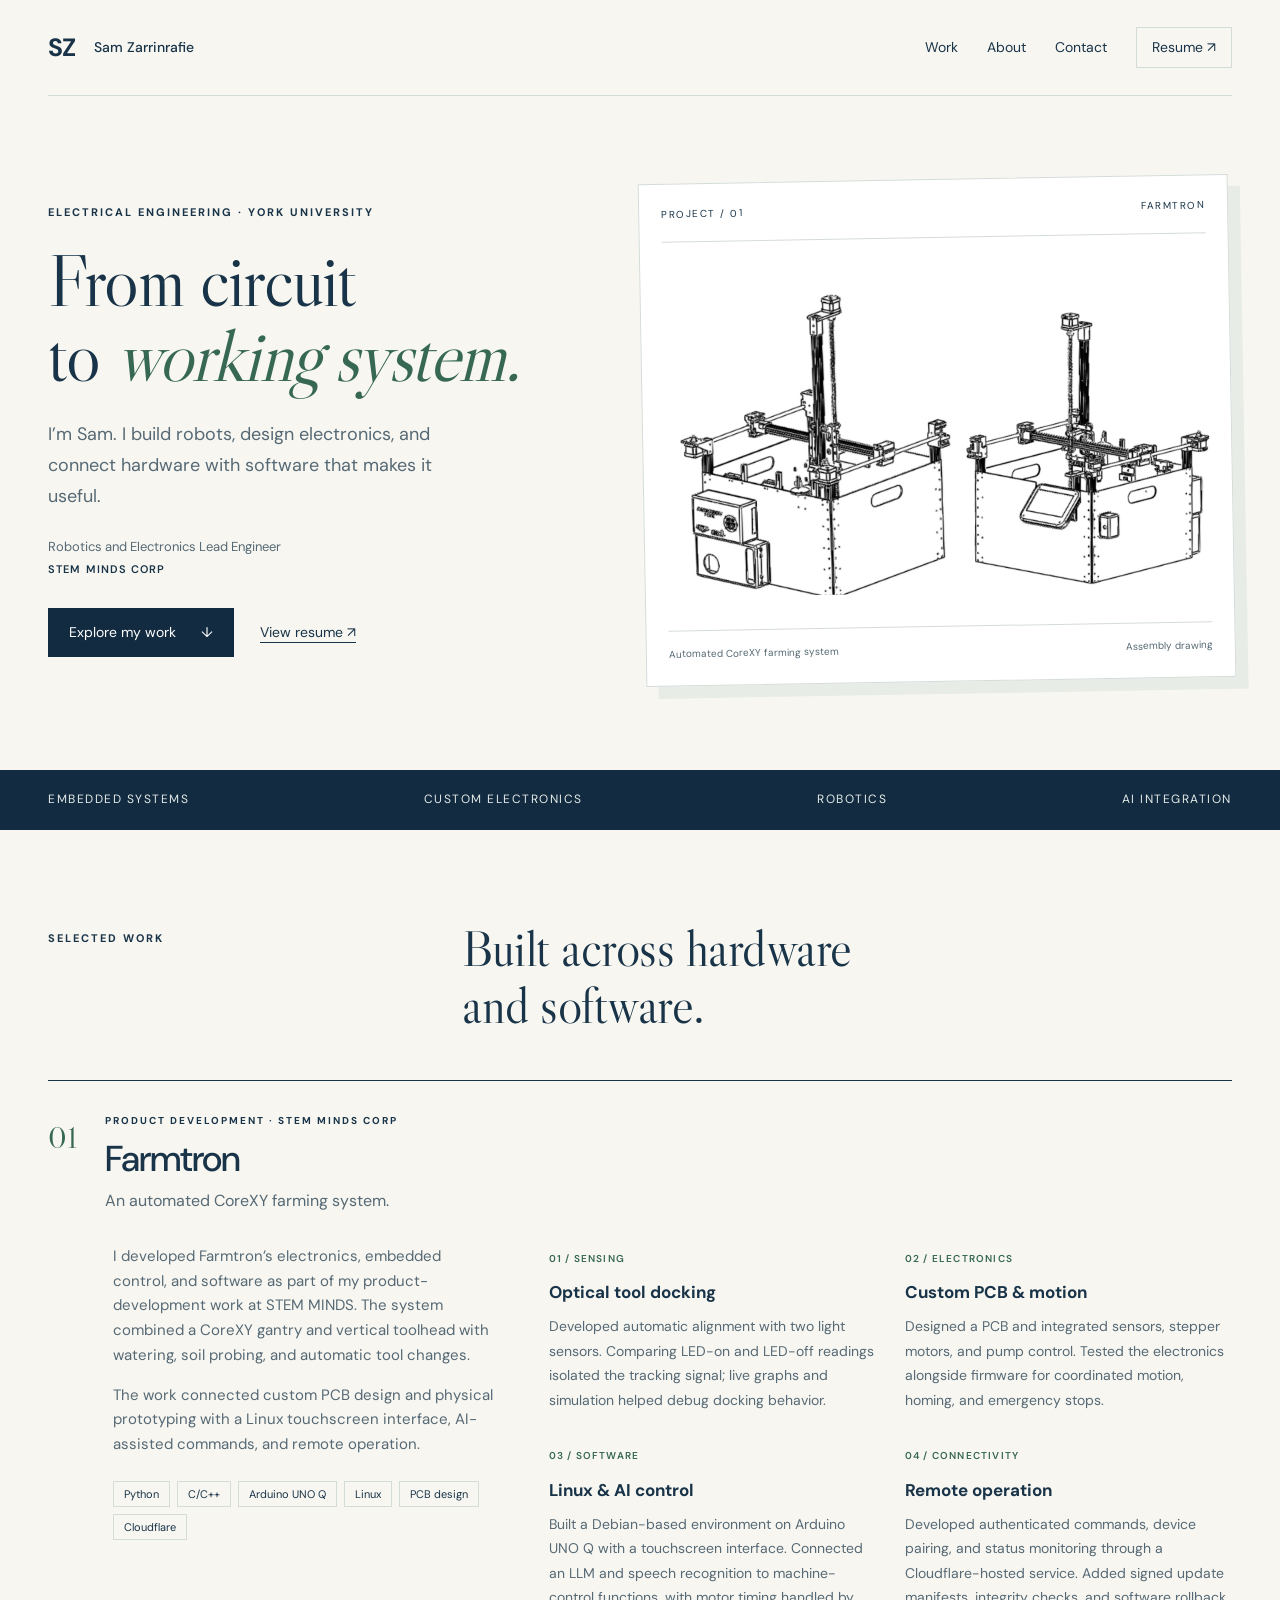
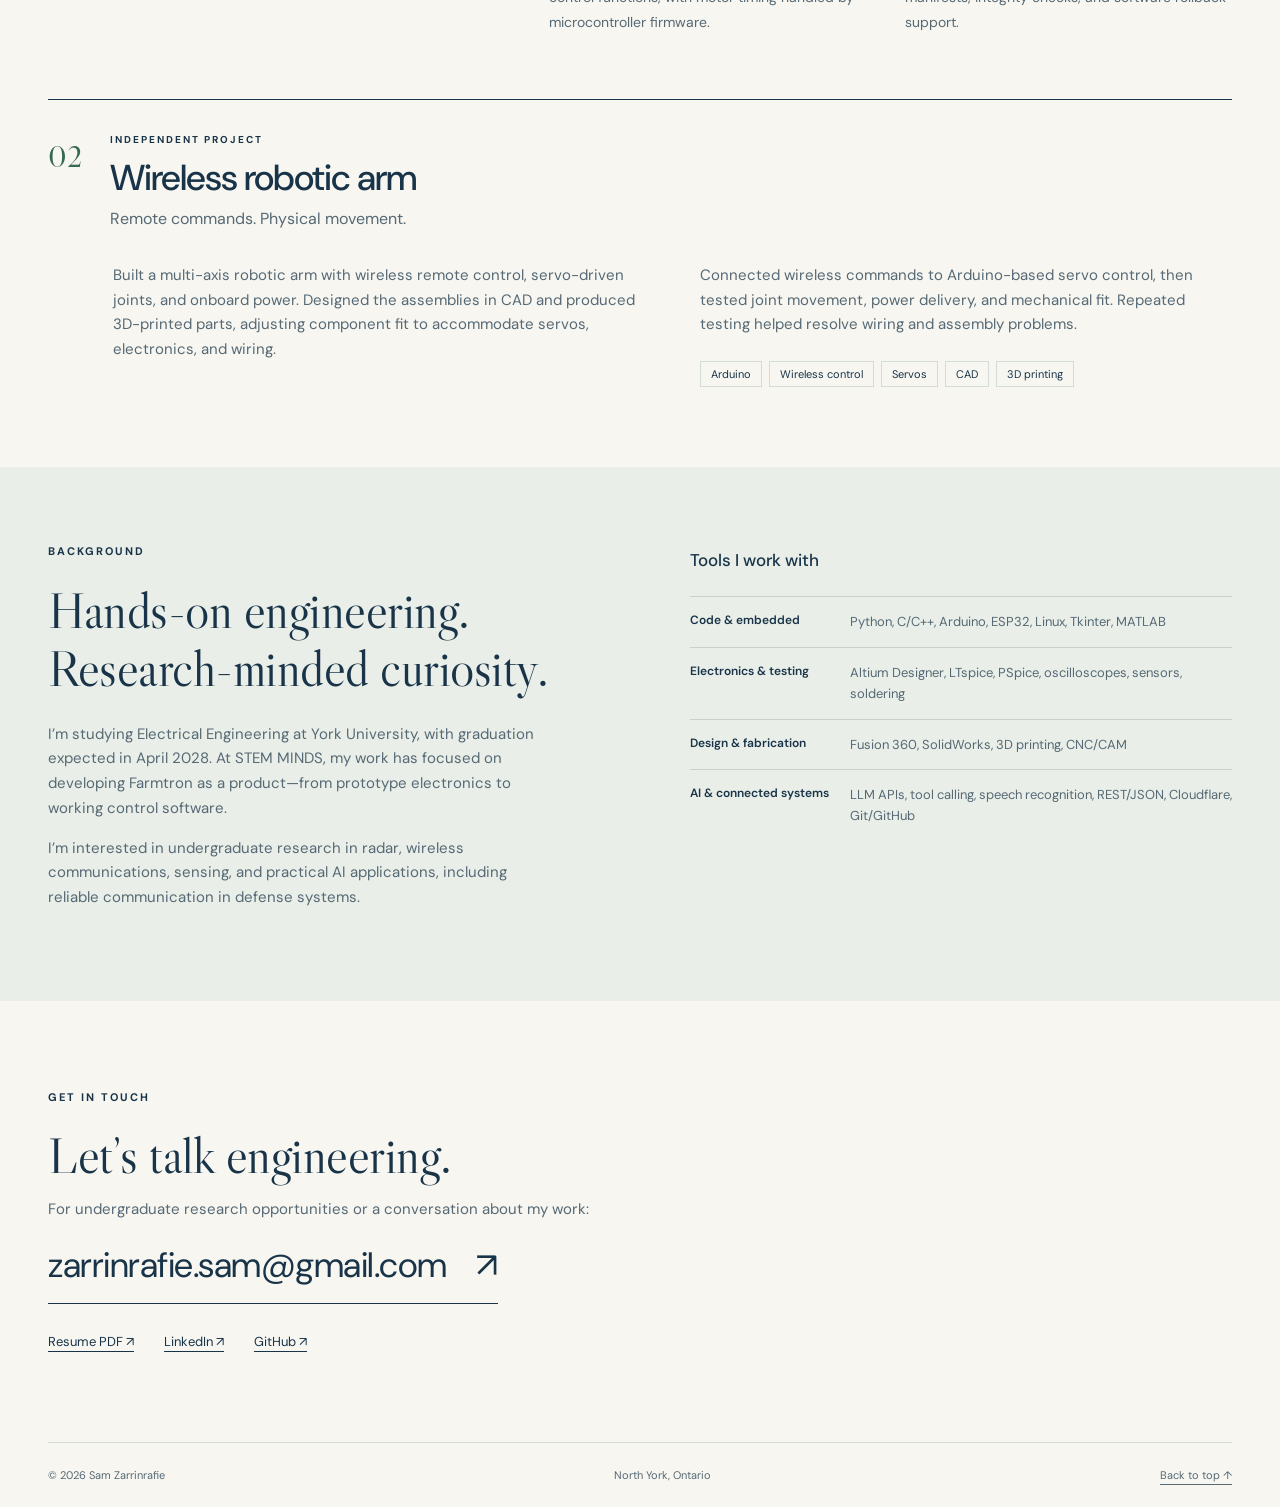
==== index.html @ f6ca954a "Publish engineering portfolio with Farmtron and wireless robotic arm" ====
<!doctype html>
<html lang="en">
<head>
  <meta charset="utf-8">
  <meta name="viewport" content="width=device-width,initial-scale=1">
  <title>Sam Zarrinrafie — Electrical Engineering & Robotics</title>
  <meta name="description" content="Sam Zarrinrafie's engineering portfolio. Farmtron robotics, embedded systems, custom electronics, wireless control, and AI integration.">
  <meta name="theme-color" content="#122b40">
  <link rel="icon" href="favicon.svg" type="image/svg+xml">
  <link rel="stylesheet" href="styles.css">
</head>
<body>
<a class="skip" href="#main">Skip to content</a>
<header class="site-header wrap">
  <a class="brand" href="#" aria-label="Sam Zarrinrafie, home">SZ<span>Sam Zarrinrafie</span></a>
  <nav aria-label="Main navigation"><a href="#work">Work</a><a href="#about">About</a><a href="#contact">Contact</a><a class="nav-resume" href="Sam-Zarrinrafie-Resume.pdf">Resume <span aria-hidden="true">↗</span></a></nav>
</header>
<main id="main">
<section class="hero wrap">
  <div class="hero-copy"><p class="eyebrow">Electrical engineering · York University</p>
    <h1>From circuit<br>to <em>working system.</em></h1>
    <p class="intro">I’m Sam. I build robots, design electronics, and connect hardware with software that makes it useful.</p>
    <p class="role">Robotics and Electronics Lead Engineer<br><strong>STEM MINDS CORP</strong></p>
    <div class="actions"><a class="button" href="#work">Explore my work <span aria-hidden="true">↓</span></a><a class="text-link" href="Sam-Zarrinrafie-Resume.pdf">View resume <span aria-hidden="true">↗</span></a></div>
  </div>
  <figure class="hero-figure"><div class="figure-top"><span>PROJECT / 01</span><span>FARMTRON</span></div><img src="farmtron.png" alt="Two assembly views of Farmtron showing the CoreXY gantry, vertical toolhead, enclosure, and touchscreen" width="1450" height="860"><figcaption><span>Automated CoreXY farming system</span><span>Assembly drawing</span></figcaption></figure>
</section>
<div class="disciplines"><div class="wrap"><span>Embedded systems</span><span>Custom electronics</span><span>Robotics</span><span>AI integration</span></div></div>
<section class="work wrap" id="work">
  <div class="section-heading"><p class="eyebrow">Selected work</p><h2>Built across hardware<br>and software.</h2></div>
  <article class="project farmtron" id="farmtron">
    <div class="project-heading"><span class="project-number">01</span><div><p class="eyebrow">Product development · STEM MINDS CORP</p><h3>Farmtron</h3><p class="project-subtitle">An automated CoreXY farming system.</p></div></div>
    <div class="project-content"><div class="project-overview"><p>I developed Farmtron’s electronics, embedded control, and software as part of my product-development work at STEM MINDS. The system combined a CoreXY gantry and vertical toolhead with watering, soil probing, and automatic tool changes.</p><p>The work connected custom PCB design and physical prototyping with a Linux touchscreen interface, AI-assisted commands, and remote operation.</p><ul class="tags" aria-label="Farmtron technologies"><li>Python</li><li>C/C++</li><li>Arduino UNO Q</li><li>Linux</li><li>PCB design</li><li>Cloudflare</li></ul></div>
    <div class="details-grid">
      <div><span class="detail-index">01 / SENSING</span><h4>Optical tool docking</h4><p>Developed automatic alignment with two light sensors. Comparing LED-on and LED-off readings isolated the tracking signal; live graphs and simulation helped debug docking behavior.</p></div>
      <div><span class="detail-index">02 / ELECTRONICS</span><h4>Custom PCB & motion</h4><p>Designed a PCB and integrated sensors, stepper motors, and pump control. Tested the electronics alongside firmware for coordinated motion, homing, and emergency stops.</p></div>
      <div><span class="detail-index">03 / SOFTWARE</span><h4>Linux & AI control</h4><p>Built a Debian-based environment on Arduino UNO Q with a touchscreen interface. Connected an LLM and speech recognition to machine-control functions, with motor timing handled by microcontroller firmware.</p></div>
      <div><span class="detail-index">04 / CONNECTIVITY</span><h4>Remote operation</h4><p>Developed authenticated commands, device pairing, and status monitoring through a Cloudflare-hosted service. Added signed update manifests, integrity checks, and software rollback support.</p></div>
    </div></div>
  </article>
  <article class="project arm" id="wireless-arm"><div class="project-heading"><span class="project-number">02</span><div><p class="eyebrow">Independent project</p><h3>Wireless robotic arm</h3><p class="project-subtitle">Remote commands. Physical movement.</p></div></div>
    <div class="arm-content"><p>Built a multi-axis robotic arm with wireless remote control, servo-driven joints, and onboard power. Designed the assemblies in CAD and produced 3D-printed parts, adjusting component fit to accommodate servos, electronics, and wiring.</p><div><p>Connected wireless commands to Arduino-based servo control, then tested joint movement, power delivery, and mechanical fit. Repeated testing helped resolve wiring and assembly problems.</p><ul class="tags" aria-label="Robotic arm technologies"><li>Arduino</li><li>Wireless control</li><li>Servos</li><li>CAD</li><li>3D printing</li></ul></div></div>
  </article>
</section>
<section class="about-section" id="about"><div class="wrap about-grid"><div><p class="eyebrow">Background</p><h2>Hands-on engineering.<br>Research-minded curiosity.</h2><p>I’m studying Electrical Engineering at York University, with graduation expected in April 2028. At STEM MINDS, my work has focused on developing Farmtron as a product—from prototype electronics to working control software.</p><p>I’m interested in undergraduate research in radar, wireless communications, sensing, and practical AI applications, including reliable communication in defense systems.</p></div><div class="toolbox"><h3>Tools I work with</h3><dl><div><dt>Code & embedded</dt><dd>Python, C/C++, Arduino, ESP32, Linux, Tkinter, MATLAB</dd></div><div><dt>Electronics & testing</dt><dd>Altium Designer, LTspice, PSpice, oscilloscopes, sensors, soldering</dd></div><div><dt>Design & fabrication</dt><dd>Fusion 360, SolidWorks, 3D printing, CNC/CAM</dd></div><div><dt>AI & connected systems</dt><dd>LLM APIs, tool calling, speech recognition, REST/JSON, Cloudflare, Git/GitHub</dd></div></dl></div></div></section>
<section class="contact wrap" id="contact"><p class="eyebrow">Get in touch</p><h2>Let’s talk engineering.</h2><p>For undergraduate research opportunities or a conversation about my work:</p><a class="email" href="mailto:zarrinrafie.sam@gmail.com">zarrinrafie.sam@gmail.com <span aria-hidden="true">↗</span></a><div class="contact-links"><a href="Sam-Zarrinrafie-Resume.pdf">Resume PDF ↗</a><a href="https://www.linkedin.com/in/sam-zarrinrafie-47269432b">LinkedIn ↗</a><a href="https://github.com/Sam-Zarrinrafie">GitHub ↗</a></div></section>
</main>
<footer class="wrap"><span>© 2026 Sam Zarrinrafie</span><span>North York, Ontario</span><a href="#">Back to top ↑</a></footer>
</body>
</html>
---- styles.css ----
@import url('https://fonts.googleapis.com/css2?family=DM+Sans:wght@400;500;600;700&family=Libre+Caslon+Display&display=swap');
:root{--navy:#122b40;--ink:#193448;--muted:#566974;--paper:#f7f6f1;--line:#d4dcd9;--accent:#376854;--serif:'Libre Caslon Display',Georgia,serif;--sans:'DM Sans',Arial,sans-serif}*{box-sizing:border-box}html{scroll-behavior:smooth;scroll-padding-top:24px}body{margin:0;color:var(--ink);background:var(--paper);font-family:var(--sans);font-size:16px;line-height:1.65}a{color:inherit;text-underline-offset:5px}a:hover{color:var(--accent)}a:focus-visible{outline:3px solid #b37032;outline-offset:5px}img{display:block;max-width:100%;height:auto}.wrap{max-width:1240px;width:calc(100% - 96px);margin-inline:auto}.skip{position:absolute;top:-80px;left:20px;padding:12px;background:white;z-index:5}.skip:focus{top:10px}.site-header{display:flex;align-items:center;justify-content:space-between;padding-block:27px;border-bottom:1px solid var(--line)}.brand{font-weight:700;font-size:25px;letter-spacing:-1.5px;text-decoration:none;display:flex;gap:20px;align-items:center}.brand span{font-size:14px;letter-spacing:0;font-weight:500}nav{display:flex;gap:29px;align-items:center}nav a{font-size:14px;text-decoration:none}.nav-resume{border:1px solid var(--line);padding:8px 15px}.hero{display:grid;grid-template-columns:1fr 1.08fr;gap:48px;align-items:center;padding-block:83px 88px}.eyebrow{text-transform:uppercase;letter-spacing:2px;font-size:11px;font-weight:700;line-height:1.6;margin:0 0 21px}h1,h2,h3,h4,p{margin-top:0}h1{font-family:var(--serif);font-size:clamp(53px,5.7vw,79px);font-weight:400;line-height:1.04;letter-spacing:-1.8px;margin-bottom:25px}h1 em{font-weight:400;color:var(--accent)}.intro{font-size:18px;max-width:440px;color:var(--muted);line-height:1.7}.role{font-size:13px;margin:25px 0 29px;color:var(--muted)}.role strong{color:var(--ink);font-size:11px;letter-spacing:1.1px;font-weight:600}.actions{display:flex;gap:26px;align-items:center}.button{background:var(--navy);color:white;text-decoration:none;padding:13px 21px;font-size:14px;display:inline-flex;gap:25px}.button:hover{background:var(--accent);color:white}.text-link{font-size:14px}.hero-figure{margin:0;background:white;padding:22px;border:1px solid var(--line);box-shadow:12px 12px 0 #e7ece7;transform:rotate(-1deg)}.figure-top,figcaption{display:flex;justify-content:space-between;font-size:10px;letter-spacing:1.5px;gap:12px}.figure-top{padding-bottom:18px;border-bottom:1px solid var(--line)}.hero-figure img{margin-block:33px;aspect-ratio:1450/860;object-fit:contain}.hero-figure figcaption{letter-spacing:0;color:var(--muted);border-top:1px solid var(--line);padding-top:15px}.disciplines{background:var(--navy);color:#e4eae8}.disciplines .wrap{display:flex;justify-content:space-between;gap:20px;padding-block:20px;font-size:12px;letter-spacing:1.5px;text-transform:uppercase}.work{padding-block:90px 80px}.section-heading{display:flex;justify-content:space-between;align-items:start;margin-bottom:45px}.section-heading .eyebrow{padding-top:10px}h2{font-family:var(--serif);font-weight:400;font-size:clamp(38px,4vw,53px);line-height:1.13;letter-spacing:-.5px;margin-bottom:24px}.section-heading h2{width:65%;margin-bottom:0}.project{border-top:1px solid var(--ink);padding-top:32px}.project-heading{display:flex;gap:28px;margin-bottom:30px}.project-number{font-family:var(--serif);font-size:30px;color:var(--accent);padding-top:0}.project-heading .eyebrow{margin-bottom:8px;font-size:10px}.project h3{font-size:36px;letter-spacing:-1px;font-weight:500;line-height:1.2;margin-bottom:7px}.project-subtitle{color:var(--muted);margin-bottom:0}.project-content{margin-left:65px;display:grid;grid-template-columns:.78fr 1.4fr;gap:55px}.project-overview p,.arm-content p{color:var(--muted);font-size:15px}.tags{list-style:none;display:flex;flex-wrap:wrap;gap:7px;margin:24px 0 0;padding:0}.tags li{font-size:11px;padding:3px 10px;border:1px solid var(--line);color:var(--ink)}.details-grid{display:grid;grid-template-columns:1fr 1fr;gap:29px}.detail-index{font-size:10px;letter-spacing:1.2px;color:var(--accent);font-weight:600}.details-grid h4{font-size:17px;margin:8px 0}.details-grid p{font-size:14px;color:var(--muted);margin:0;line-height:1.75}.arm{margin-top:65px}.arm-content{display:grid;grid-template-columns:1fr 1fr;gap:55px;margin-left:65px}.arm-content p{margin-bottom:0}.about-section{background:#e9eee8;padding-block:76px}.about-grid{display:grid;grid-template-columns:1fr 1fr;gap:100px}.about-grid p:not(.eyebrow){font-size:15px;color:var(--muted);max-width:510px}.toolbox h3{font-size:17px;font-weight:500;margin:3px 0 22px}.toolbox dl{margin:0}.toolbox dl div{border-top:1px solid #c7d2c9;padding:14px 0;display:grid;grid-template-columns:145px 1fr;gap:15px}.toolbox dt{font-size:12px;font-weight:600}.toolbox dd{font-size:13px;margin:0;color:var(--muted)}.contact{padding-block:88px 90px}.contact h2{margin-bottom:12px}.contact p:not(.eyebrow){color:var(--muted);font-size:15px}.email{font-size:clamp(20px,3vw,35px);letter-spacing:-.5px;text-decoration:none;border-bottom:1px solid var(--ink);padding-bottom:8px;display:inline-block}.email span{margin-left:22px}.contact-links{display:flex;gap:30px;margin-top:27px;font-size:13px}footer{display:flex;justify-content:space-between;gap:20px;border-top:1px solid var(--line);padding-block:23px;font-size:11px;color:var(--muted)}@media(min-width:1500px){.hero{padding-block:105px}}@media(max-width:950px){.wrap{width:calc(100% - 48px)}.hero{gap:30px;padding-block:60px}.hero-figure{padding:16px}.brand span{display:none}.project-content{grid-template-columns:1fr;gap:30px}.about-grid{gap:40px}.toolbox dl div{grid-template-columns:1fr;gap:4px}}@media(max-width:650px){.wrap{width:calc(100% - 36px)}.site-header{padding-block:19px}nav{gap:16px}nav a{font-size:12px}.nav-resume{padding:5px 9px}.hero{grid-template-columns:1fr;padding-block:43px 50px;gap:38px}h1{font-size:57px}.intro{font-size:17px}.hero-figure{margin:0 7px 0 0}.disciplines .wrap{display:grid;grid-template-columns:1fr 1fr;gap:12px;font-size:10px}.section-heading{display:block}.section-heading h2{width:100%}.work{padding-block:55px}.project-heading{gap:18px}.project h3{font-size:29px}.project-content,.arm-content{margin-left:0}.details-grid{gap:25px 20px}.details-grid h4{font-size:16px}.details-grid p{font-size:13px}.arm-content,.about-grid{grid-template-columns:1fr;gap:25px}.about-section{padding-block:52px}.contact{padding-block:55px}.email{font-size:20px;letter-spacing:-.5px}.email span{margin-left:4px}.contact-links{gap:22px}footer{flex-wrap:wrap;font-size:10px}footer span:nth-child(2){display:none}}@media(prefers-reduced-motion:reduce){html{scroll-behavior:auto}}
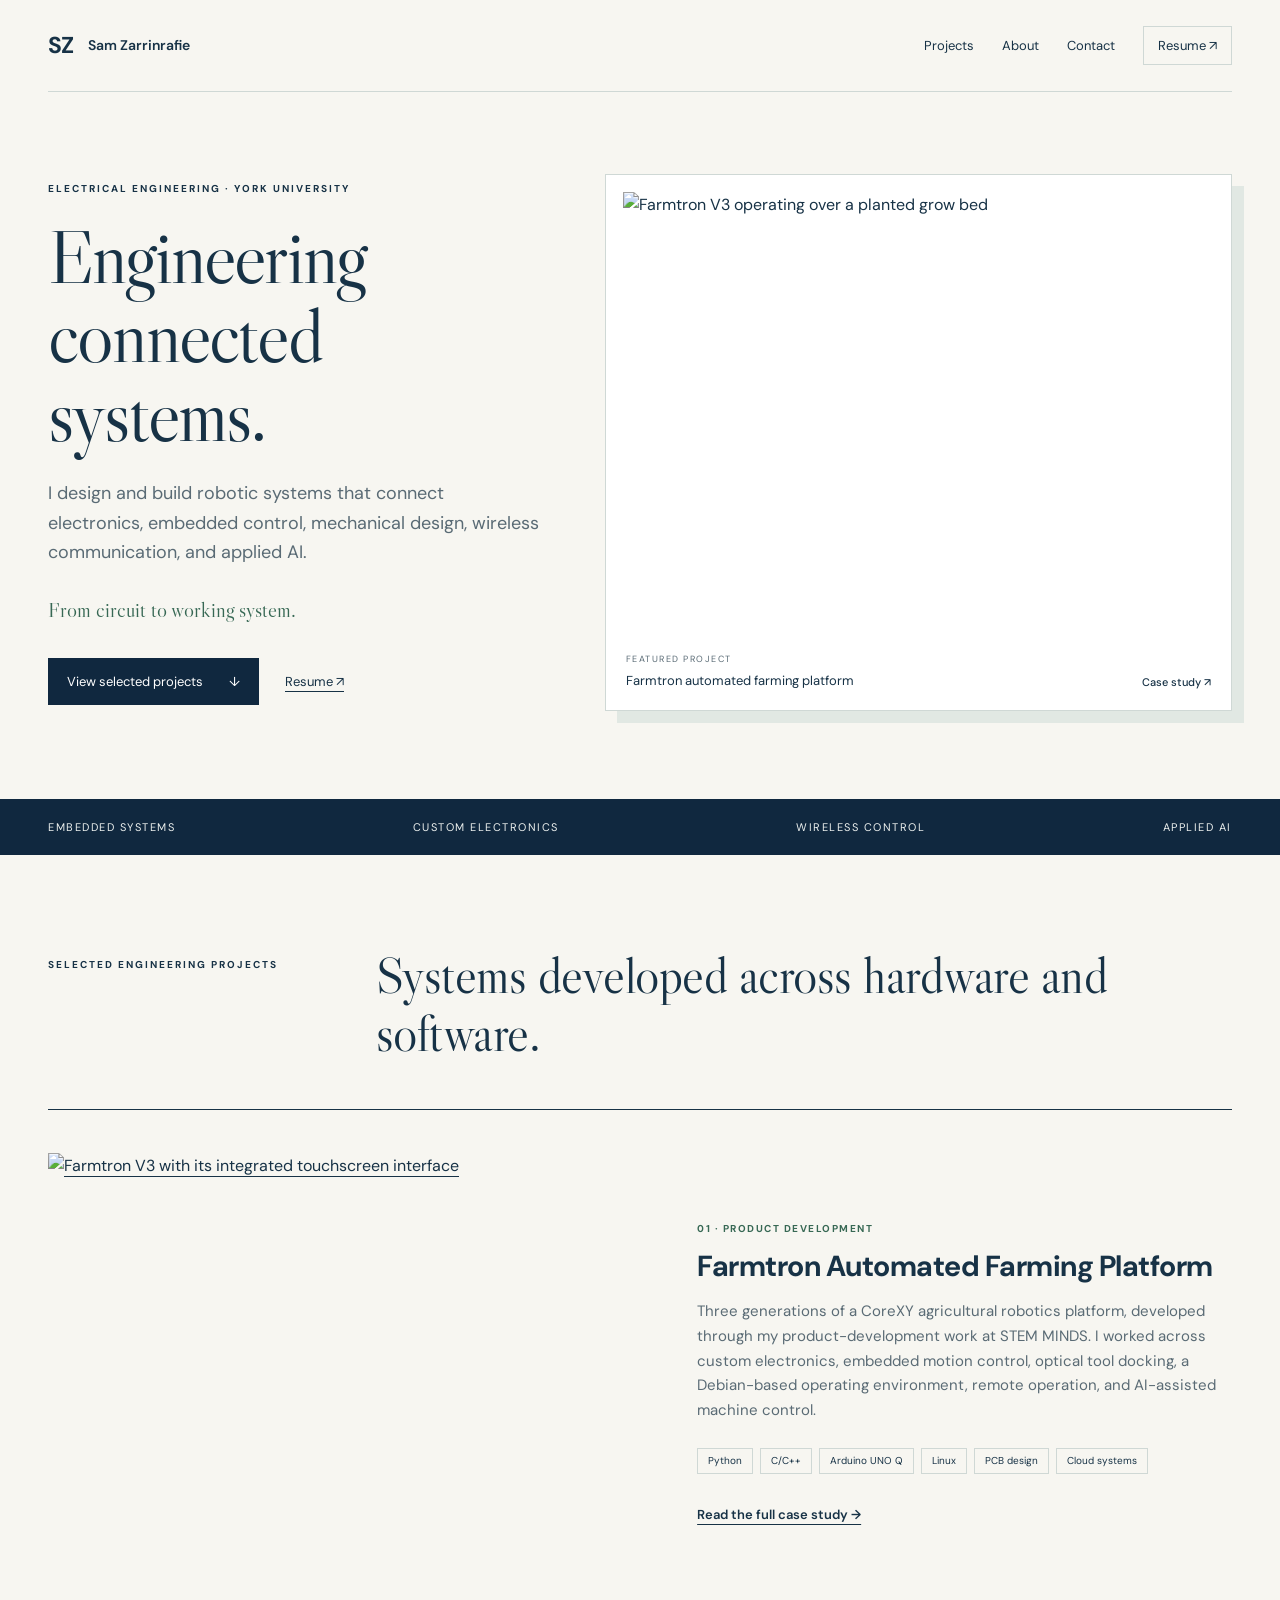
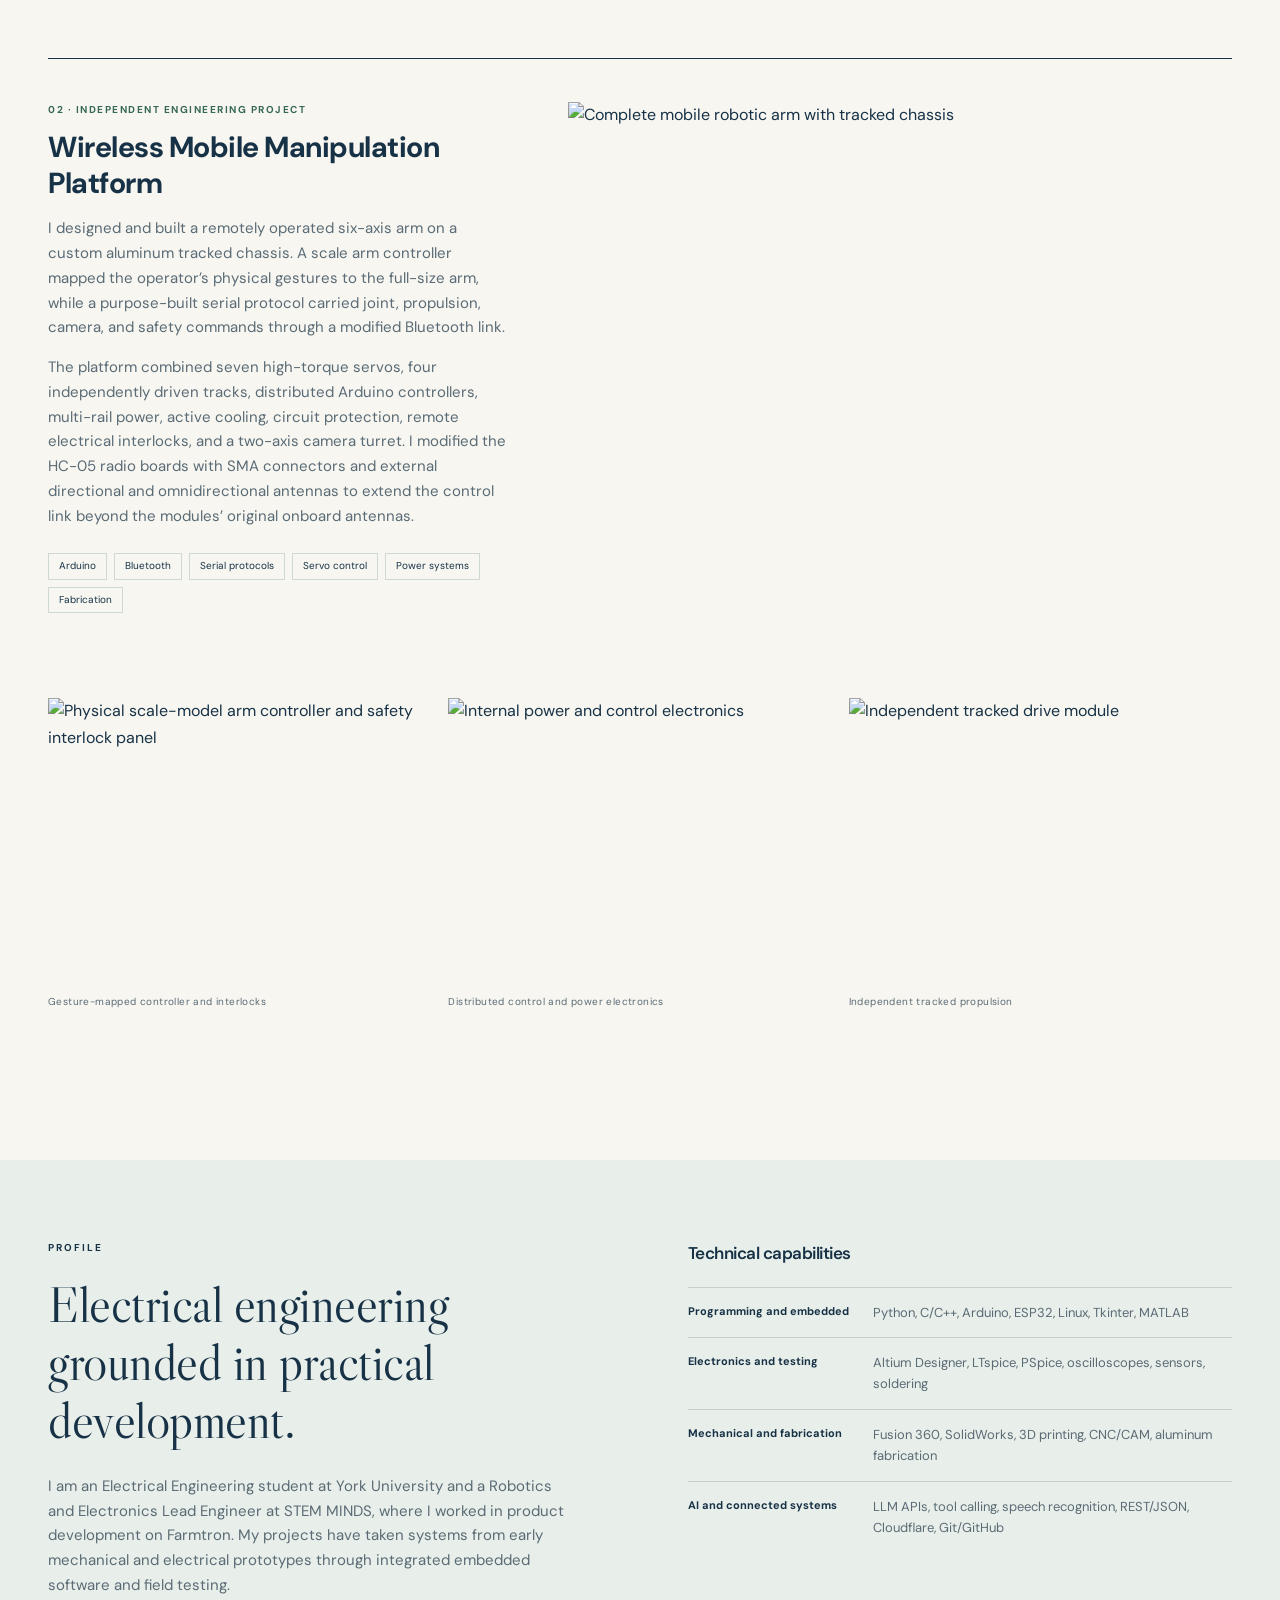
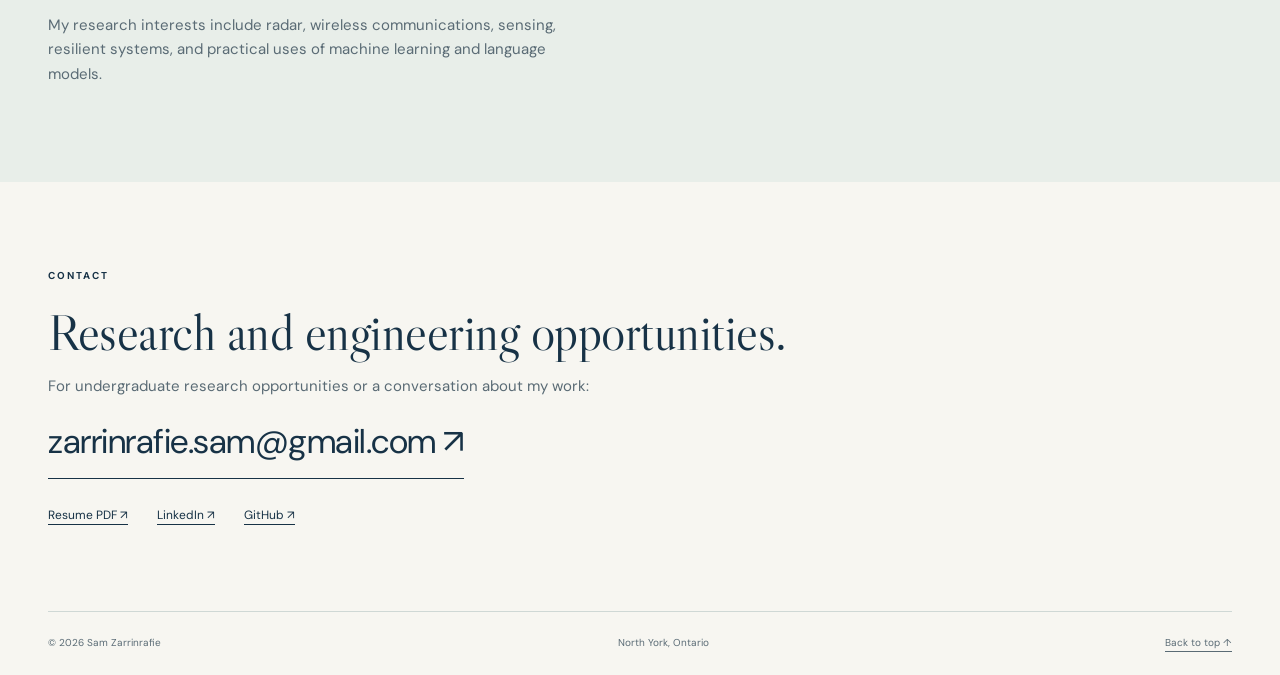
==== commit c9f47029: "Rebuild portfolio and add Farmtron case study" ====
--- a/index.html
+++ b/index.html
@@ -1,50 +1,39 @@
 <!doctype html>
 <html lang="en">
 <head>
-  <meta charset="utf-8">
-  <meta name="viewport" content="width=device-width,initial-scale=1">
-  <title>Sam Zarrinrafie — Electrical Engineering & Robotics</title>
-  <meta name="description" content="Sam Zarrinrafie's engineering portfolio. Farmtron robotics, embedded systems, custom electronics, wireless control, and AI integration.">
-  <meta name="theme-color" content="#122b40">
-  <link rel="icon" href="favicon.svg" type="image/svg+xml">
-  <link rel="stylesheet" href="styles.css">
+  <meta charset="utf-8"><meta name="viewport" content="width=device-width,initial-scale=1">
+  <title>Sam Zarrinrafie | Electrical Engineering Portfolio</title>
+  <meta name="description" content="Electrical engineering portfolio of Sam Zarrinrafie, featuring robotics, embedded systems, wireless control, custom electronics, and applied AI.">
+  <meta name="theme-color" content="#10283f"><link rel="icon" href="assets/favicon.svg" type="image/svg+xml"><link rel="stylesheet" href="styles.css">
 </head>
 <body>
 <a class="skip" href="#main">Skip to content</a>
-<header class="site-header wrap">
-  <a class="brand" href="#" aria-label="Sam Zarrinrafie, home">SZ<span>Sam Zarrinrafie</span></a>
-  <nav aria-label="Main navigation"><a href="#work">Work</a><a href="#about">About</a><a href="#contact">Contact</a><a class="nav-resume" href="Sam-Zarrinrafie-Resume.pdf">Resume <span aria-hidden="true">↗</span></a></nav>
-</header>
+<header class="site-header wrap"><a class="brand" href="index.html" aria-label="Sam Zarrinrafie, home"><span class="brand-mark">SZ</span><span>Sam Zarrinrafie</span></a><nav aria-label="Main navigation"><a href="#projects">Projects</a><a href="#about">About</a><a href="#contact">Contact</a><a class="nav-resume" href="assets/Sam-Zarrinrafie-Resume.pdf">Resume ↗</a></nav></header>
 <main id="main">
-<section class="hero wrap">
-  <div class="hero-copy"><p class="eyebrow">Electrical engineering · York University</p>
-    <h1>From circuit<br>to <em>working system.</em></h1>
-    <p class="intro">I’m Sam. I build robots, design electronics, and connect hardware with software that makes it useful.</p>
-    <p class="role">Robotics and Electronics Lead Engineer<br><strong>STEM MINDS CORP</strong></p>
-    <div class="actions"><a class="button" href="#work">Explore my work <span aria-hidden="true">↓</span></a><a class="text-link" href="Sam-Zarrinrafie-Resume.pdf">View resume <span aria-hidden="true">↗</span></a></div>
-  </div>
-  <figure class="hero-figure"><div class="figure-top"><span>PROJECT / 01</span><span>FARMTRON</span></div><img src="farmtron.png" alt="Two assembly views of Farmtron showing the CoreXY gantry, vertical toolhead, enclosure, and touchscreen" width="1450" height="860"><figcaption><span>Automated CoreXY farming system</span><span>Assembly drawing</span></figcaption></figure>
-</section>
-<div class="disciplines"><div class="wrap"><span>Embedded systems</span><span>Custom electronics</span><span>Robotics</span><span>AI integration</span></div></div>
-<section class="work wrap" id="work">
-  <div class="section-heading"><p class="eyebrow">Selected work</p><h2>Built across hardware<br>and software.</h2></div>
-  <article class="project farmtron" id="farmtron">
-    <div class="project-heading"><span class="project-number">01</span><div><p class="eyebrow">Product development · STEM MINDS CORP</p><h3>Farmtron</h3><p class="project-subtitle">An automated CoreXY farming system.</p></div></div>
-    <div class="project-content"><div class="project-overview"><p>I developed Farmtron’s electronics, embedded control, and software as part of my product-development work at STEM MINDS. The system combined a CoreXY gantry and vertical toolhead with watering, soil probing, and automatic tool changes.</p><p>The work connected custom PCB design and physical prototyping with a Linux touchscreen interface, AI-assisted commands, and remote operation.</p><ul class="tags" aria-label="Farmtron technologies"><li>Python</li><li>C/C++</li><li>Arduino UNO Q</li><li>Linux</li><li>PCB design</li><li>Cloudflare</li></ul></div>
-    <div class="details-grid">
-      <div><span class="detail-index">01 / SENSING</span><h4>Optical tool docking</h4><p>Developed automatic alignment with two light sensors. Comparing LED-on and LED-off readings isolated the tracking signal; live graphs and simulation helped debug docking behavior.</p></div>
-      <div><span class="detail-index">02 / ELECTRONICS</span><h4>Custom PCB & motion</h4><p>Designed a PCB and integrated sensors, stepper motors, and pump control. Tested the electronics alongside firmware for coordinated motion, homing, and emergency stops.</p></div>
-      <div><span class="detail-index">03 / SOFTWARE</span><h4>Linux & AI control</h4><p>Built a Debian-based environment on Arduino UNO Q with a touchscreen interface. Connected an LLM and speech recognition to machine-control functions, with motor timing handled by microcontroller firmware.</p></div>
-      <div><span class="detail-index">04 / CONNECTIVITY</span><h4>Remote operation</h4><p>Developed authenticated commands, device pairing, and status monitoring through a Cloudflare-hosted service. Added signed update manifests, integrity checks, and software rollback support.</p></div>
-    </div></div>
-  </article>
-  <article class="project arm" id="wireless-arm"><div class="project-heading"><span class="project-number">02</span><div><p class="eyebrow">Independent project</p><h3>Wireless robotic arm</h3><p class="project-subtitle">Remote commands. Physical movement.</p></div></div>
-    <div class="arm-content"><p>Built a multi-axis robotic arm with wireless remote control, servo-driven joints, and onboard power. Designed the assemblies in CAD and produced 3D-printed parts, adjusting component fit to accommodate servos, electronics, and wiring.</p><div><p>Connected wireless commands to Arduino-based servo control, then tested joint movement, power delivery, and mechanical fit. Repeated testing helped resolve wiring and assembly problems.</p><ul class="tags" aria-label="Robotic arm technologies"><li>Arduino</li><li>Wireless control</li><li>Servos</li><li>CAD</li><li>3D printing</li></ul></div></div>
-  </article>
-</section>
-<section class="about-section" id="about"><div class="wrap about-grid"><div><p class="eyebrow">Background</p><h2>Hands-on engineering.<br>Research-minded curiosity.</h2><p>I’m studying Electrical Engineering at York University, with graduation expected in April 2028. At STEM MINDS, my work has focused on developing Farmtron as a product—from prototype electronics to working control software.</p><p>I’m interested in undergraduate research in radar, wireless communications, sensing, and practical AI applications, including reliable communication in defense systems.</p></div><div class="toolbox"><h3>Tools I work with</h3><dl><div><dt>Code & embedded</dt><dd>Python, C/C++, Arduino, ESP32, Linux, Tkinter, MATLAB</dd></div><div><dt>Electronics & testing</dt><dd>Altium Designer, LTspice, PSpice, oscilloscopes, sensors, soldering</dd></div><div><dt>Design & fabrication</dt><dd>Fusion 360, SolidWorks, 3D printing, CNC/CAM</dd></div><div><dt>AI & connected systems</dt><dd>LLM APIs, tool calling, speech recognition, REST/JSON, Cloudflare, Git/GitHub</dd></div></dl></div></div></section>
-<section class="contact wrap" id="contact"><p class="eyebrow">Get in touch</p><h2>Let’s talk engineering.</h2><p>For undergraduate research opportunities or a conversation about my work:</p><a class="email" href="mailto:zarrinrafie.sam@gmail.com">zarrinrafie.sam@gmail.com <span aria-hidden="true">↗</span></a><div class="contact-links"><a href="Sam-Zarrinrafie-Resume.pdf">Resume PDF ↗</a><a href="https://www.linkedin.com/in/sam-zarrinrafie-47269432b">LinkedIn ↗</a><a href="https://github.com/Sam-Zarrinrafie">GitHub ↗</a></div></section>
+  <section class="hero wrap">
+    <div class="hero-copy"><p class="eyebrow">Electrical Engineering · York University</p><h1>Engineering connected systems.</h1><p class="intro">I design and build robotic systems that connect electronics, embedded control, mechanical design, wireless communication, and applied AI.</p><p class="quiet-tagline">From circuit to working system.</p><div class="actions"><a class="button" href="#projects">View selected projects <span aria-hidden="true">↓</span></a><a class="text-link" href="assets/Sam-Zarrinrafie-Resume.pdf">Resume ↗</a></div></div>
+    <a class="hero-project" href="farmtron.html" aria-label="Read the Farmtron project case study"><img src="assets/images/farmtron-v3-complete.webp" alt="Farmtron V3 operating over a planted grow bed"><span class="hero-project-meta"><span><small>Featured project</small>Farmtron automated farming platform</span><strong>Case study ↗</strong></span></a>
+  </section>
+  <div class="disciplines"><div class="wrap"><span>Embedded systems</span><span>Custom electronics</span><span>Wireless control</span><span>Applied AI</span></div></div>
+  <section class="work wrap" id="projects">
+    <div class="section-heading"><p class="eyebrow">Selected Engineering Projects</p><h2>Systems developed across hardware and software.</h2></div>
+    <article class="project-card">
+      <a class="project-image" href="farmtron.html"><img src="assets/images/farmtron-v3-interface.webp" alt="Farmtron V3 with its integrated touchscreen interface"></a>
+      <div class="project-copy"><p class="project-index">01 · Product Development</p><h3>Farmtron Automated Farming Platform</h3><p>Three generations of a CoreXY agricultural robotics platform, developed through my product-development work at STEM MINDS. I worked across custom electronics, embedded motion control, optical tool docking, a Debian-based operating environment, remote operation, and AI-assisted machine control.</p><ul class="tags"><li>Python</li><li>C/C++</li><li>Arduino UNO Q</li><li>Linux</li><li>PCB design</li><li>Cloud systems</li></ul><a class="case-link" href="farmtron.html">Read the full case study →</a></div>
+    </article>
+    <article class="project-card project-reverse" id="wireless-arm">
+      <button class="project-image image-button" type="button" data-lightbox="assets/images/arm-overview.webp" aria-label="Enlarge the wireless mobile robotic arm image"><img src="assets/images/arm-overview.webp" alt="Complete mobile robotic arm with tracked chassis"></button>
+      <div class="project-copy"><p class="project-index">02 · Independent Engineering Project</p><h3>Wireless Mobile Manipulation Platform</h3><p>I designed and built a remotely operated six-axis arm on a custom aluminum tracked chassis. A scale arm controller mapped the operator’s physical gestures to the full-size arm, while a purpose-built serial protocol carried joint, propulsion, camera, and safety commands through a modified Bluetooth link.</p><p>The platform combined seven high-torque servos, four independently driven tracks, distributed Arduino controllers, multi-rail power, active cooling, circuit protection, remote electrical interlocks, and a two-axis camera turret. I modified the HC-05 radio boards with SMA connectors and external directional and omnidirectional antennas to extend the control link beyond the modules’ original onboard antennas.</p><ul class="tags"><li>Arduino</li><li>Bluetooth</li><li>Serial protocols</li><li>Servo control</li><li>Power systems</li><li>Fabrication</li></ul></div>
+      <div class="project-gallery" aria-label="Wireless robotic platform gallery">
+        <button class="image-button" type="button" data-lightbox="assets/images/arm-controller.webp"><img src="assets/images/arm-controller.webp" alt="Physical scale-model arm controller and safety interlock panel" loading="lazy"><span>Gesture-mapped controller and interlocks</span></button>
+        <button class="image-button" type="button" data-lightbox="assets/images/arm-electronics.webp"><img src="assets/images/arm-electronics.webp" alt="Internal power and control electronics" loading="lazy"><span>Distributed control and power electronics</span></button>
+        <button class="image-button" type="button" data-lightbox="assets/images/arm-drivetrain.webp"><img src="assets/images/arm-drivetrain.webp" alt="Independent tracked drive module" loading="lazy"><span>Independent tracked propulsion</span></button>
+      </div>
+    </article>
+  </section>
+  <section class="about-section" id="about"><div class="wrap about-grid"><div><p class="eyebrow">Profile</p><h2>Electrical engineering grounded in practical development.</h2><p>I am an Electrical Engineering student at York University and a Robotics and Electronics Lead Engineer at STEM MINDS, where I worked in product development on Farmtron. My projects have taken systems from early mechanical and electrical prototypes through integrated embedded software and field testing.</p><p>My research interests include radar, wireless communications, sensing, resilient systems, and practical uses of machine learning and language models.</p></div><div class="toolbox"><h3>Technical capabilities</h3><dl><div><dt>Programming and embedded</dt><dd>Python, C/C++, Arduino, ESP32, Linux, Tkinter, MATLAB</dd></div><div><dt>Electronics and testing</dt><dd>Altium Designer, LTspice, PSpice, oscilloscopes, sensors, soldering</dd></div><div><dt>Mechanical and fabrication</dt><dd>Fusion 360, SolidWorks, 3D printing, CNC/CAM, aluminum fabrication</dd></div><div><dt>AI and connected systems</dt><dd>LLM APIs, tool calling, speech recognition, REST/JSON, Cloudflare, Git/GitHub</dd></div></dl></div></div></section>
+  <section class="contact wrap" id="contact"><p class="eyebrow">Contact</p><h2>Research and engineering opportunities.</h2><p>For undergraduate research opportunities or a conversation about my work:</p><a class="email" href="mailto:zarrinrafie.sam@gmail.com">zarrinrafie.sam@gmail.com ↗</a><div class="contact-links"><a href="assets/Sam-Zarrinrafie-Resume.pdf">Resume PDF ↗</a><a href="https://www.linkedin.com/in/sam-zarrinrafie-47269432b">LinkedIn ↗</a><a href="https://github.com/Sam-Zarrinrafie">GitHub ↗</a></div></section>
 </main>
 <footer class="wrap"><span>© 2026 Sam Zarrinrafie</span><span>North York, Ontario</span><a href="#">Back to top ↑</a></footer>
-</body>
-</html>
+<dialog class="lightbox" aria-label="Expanded project image"><button type="button" aria-label="Close image">×</button><img alt=""></dialog><script src="site.js"></script>
+</body></html>
--- a/styles.css
+++ b/styles.css
@@ -1,2 +1,6 @@
 @import url('https://fonts.googleapis.com/css2?family=DM+Sans:wght@400;500;600;700&family=Libre+Caslon+Display&display=swap');
-:root{--navy:#122b40;--ink:#193448;--muted:#566974;--paper:#f7f6f1;--line:#d4dcd9;--accent:#376854;--serif:'Libre Caslon Display',Georgia,serif;--sans:'DM Sans',Arial,sans-serif}*{box-sizing:border-box}html{scroll-behavior:smooth;scroll-padding-top:24px}body{margin:0;color:var(--ink);background:var(--paper);font-family:var(--sans);font-size:16px;line-height:1.65}a{color:inherit;text-underline-offset:5px}a:hover{color:var(--accent)}a:focus-visible{outline:3px solid #b37032;outline-offset:5px}img{display:block;max-width:100%;height:auto}.wrap{max-width:1240px;width:calc(100% - 96px);margin-inline:auto}.skip{position:absolute;top:-80px;left:20px;padding:12px;background:white;z-index:5}.skip:focus{top:10px}.site-header{display:flex;align-items:center;justify-content:space-between;padding-block:27px;border-bottom:1px solid var(--line)}.brand{font-weight:700;font-size:25px;letter-spacing:-1.5px;text-decoration:none;display:flex;gap:20px;align-items:center}.brand span{font-size:14px;letter-spacing:0;font-weight:500}nav{display:flex;gap:29px;align-items:center}nav a{font-size:14px;text-decoration:none}.nav-resume{border:1px solid var(--line);padding:8px 15px}.hero{display:grid;grid-template-columns:1fr 1.08fr;gap:48px;align-items:center;padding-block:83px 88px}.eyebrow{text-transform:uppercase;letter-spacing:2px;font-size:11px;font-weight:700;line-height:1.6;margin:0 0 21px}h1,h2,h3,h4,p{margin-top:0}h1{font-family:var(--serif);font-size:clamp(53px,5.7vw,79px);font-weight:400;line-height:1.04;letter-spacing:-1.8px;margin-bottom:25px}h1 em{font-weight:400;color:var(--accent)}.intro{font-size:18px;max-width:440px;color:var(--muted);line-height:1.7}.role{font-size:13px;margin:25px 0 29px;color:var(--muted)}.role strong{color:var(--ink);font-size:11px;letter-spacing:1.1px;font-weight:600}.actions{display:flex;gap:26px;align-items:center}.button{background:var(--navy);color:white;text-decoration:none;padding:13px 21px;font-size:14px;display:inline-flex;gap:25px}.button:hover{background:var(--accent);color:white}.text-link{font-size:14px}.hero-figure{margin:0;background:white;padding:22px;border:1px solid var(--line);box-shadow:12px 12px 0 #e7ece7;transform:rotate(-1deg)}.figure-top,figcaption{display:flex;justify-content:space-between;font-size:10px;letter-spacing:1.5px;gap:12px}.figure-top{padding-bottom:18px;border-bottom:1px solid var(--line)}.hero-figure img{margin-block:33px;aspect-ratio:1450/860;object-fit:contain}.hero-figure figcaption{letter-spacing:0;color:var(--muted);border-top:1px solid var(--line);padding-top:15px}.disciplines{background:var(--navy);color:#e4eae8}.disciplines .wrap{display:flex;justify-content:space-between;gap:20px;padding-block:20px;font-size:12px;letter-spacing:1.5px;text-transform:uppercase}.work{padding-block:90px 80px}.section-heading{display:flex;justify-content:space-between;align-items:start;margin-bottom:45px}.section-heading .eyebrow{padding-top:10px}h2{font-family:var(--serif);font-weight:400;font-size:clamp(38px,4vw,53px);line-height:1.13;letter-spacing:-.5px;margin-bottom:24px}.section-heading h2{width:65%;margin-bottom:0}.project{border-top:1px solid var(--ink);padding-top:32px}.project-heading{display:flex;gap:28px;margin-bottom:30px}.project-number{font-family:var(--serif);font-size:30px;color:var(--accent);padding-top:0}.project-heading .eyebrow{margin-bottom:8px;font-size:10px}.project h3{font-size:36px;letter-spacing:-1px;font-weight:500;line-height:1.2;margin-bottom:7px}.project-subtitle{color:var(--muted);margin-bottom:0}.project-content{margin-left:65px;display:grid;grid-template-columns:.78fr 1.4fr;gap:55px}.project-overview p,.arm-content p{color:var(--muted);font-size:15px}.tags{list-style:none;display:flex;flex-wrap:wrap;gap:7px;margin:24px 0 0;padding:0}.tags li{font-size:11px;padding:3px 10px;border:1px solid var(--line);color:var(--ink)}.details-grid{display:grid;grid-template-columns:1fr 1fr;gap:29px}.detail-index{font-size:10px;letter-spacing:1.2px;color:var(--accent);font-weight:600}.details-grid h4{font-size:17px;margin:8px 0}.details-grid p{font-size:14px;color:var(--muted);margin:0;line-height:1.75}.arm{margin-top:65px}.arm-content{display:grid;grid-template-columns:1fr 1fr;gap:55px;margin-left:65px}.arm-content p{margin-bottom:0}.about-section{background:#e9eee8;padding-block:76px}.about-grid{display:grid;grid-template-columns:1fr 1fr;gap:100px}.about-grid p:not(.eyebrow){font-size:15px;color:var(--muted);max-width:510px}.toolbox h3{font-size:17px;font-weight:500;margin:3px 0 22px}.toolbox dl{margin:0}.toolbox dl div{border-top:1px solid #c7d2c9;padding:14px 0;display:grid;grid-template-columns:145px 1fr;gap:15px}.toolbox dt{font-size:12px;font-weight:600}.toolbox dd{font-size:13px;margin:0;color:var(--muted)}.contact{padding-block:88px 90px}.contact h2{margin-bottom:12px}.contact p:not(.eyebrow){color:var(--muted);font-size:15px}.email{font-size:clamp(20px,3vw,35px);letter-spacing:-.5px;text-decoration:none;border-bottom:1px solid var(--ink);padding-bottom:8px;display:inline-block}.email span{margin-left:22px}.contact-links{display:flex;gap:30px;margin-top:27px;font-size:13px}footer{display:flex;justify-content:space-between;gap:20px;border-top:1px solid var(--line);padding-block:23px;font-size:11px;color:var(--muted)}@media(min-width:1500px){.hero{padding-block:105px}}@media(max-width:950px){.wrap{width:calc(100% - 48px)}.hero{gap:30px;padding-block:60px}.hero-figure{padding:16px}.brand span{display:none}.project-content{grid-template-columns:1fr;gap:30px}.about-grid{gap:40px}.toolbox dl div{grid-template-columns:1fr;gap:4px}}@media(max-width:650px){.wrap{width:calc(100% - 36px)}.site-header{padding-block:19px}nav{gap:16px}nav a{font-size:12px}.nav-resume{padding:5px 9px}.hero{grid-template-columns:1fr;padding-block:43px 50px;gap:38px}h1{font-size:57px}.intro{font-size:17px}.hero-figure{margin:0 7px 0 0}.disciplines .wrap{display:grid;grid-template-columns:1fr 1fr;gap:12px;font-size:10px}.section-heading{display:block}.section-heading h2{width:100%}.work{padding-block:55px}.project-heading{gap:18px}.project h3{font-size:29px}.project-content,.arm-content{margin-left:0}.details-grid{gap:25px 20px}.details-grid h4{font-size:16px}.details-grid p{font-size:13px}.arm-content,.about-grid{grid-template-columns:1fr;gap:25px}.about-section{padding-block:52px}.contact{padding-block:55px}.email{font-size:20px;letter-spacing:-.5px}.email span{margin-left:4px}.contact-links{gap:22px}footer{flex-wrap:wrap;font-size:10px}footer span:nth-child(2){display:none}}@media(prefers-reduced-motion:reduce){html{scroll-behavior:auto}}
+:root{--navy:#10283f;--ink:#173246;--muted:#5a6b75;--paper:#f7f6f1;--soft:#e8eee9;--line:#cfd8d5;--accent:#376854;--warm:#b9773b;--serif:'Libre Caslon Display',Georgia,serif;--sans:'DM Sans',Arial,sans-serif}*{box-sizing:border-box}html{scroll-behavior:smooth;scroll-padding-top:30px}body{margin:0;color:var(--ink);background:var(--paper);font-family:var(--sans);font-size:16px;line-height:1.65}a{color:inherit;text-underline-offset:5px}a:hover{color:var(--accent)}a:focus-visible,button:focus-visible{outline:3px solid var(--warm);outline-offset:5px}img{display:block;max-width:100%;height:auto}.wrap{max-width:1240px;width:calc(100% - 96px);margin-inline:auto}.skip{position:absolute;top:-80px;left:20px;padding:12px;background:white;z-index:20}.skip:focus{top:10px}.site-header{display:flex;align-items:center;justify-content:space-between;padding-block:26px;border-bottom:1px solid var(--line)}.brand{font-weight:600;font-size:14px;text-decoration:none;display:flex;gap:16px;align-items:center}.brand-mark{font-size:23px;font-weight:700;letter-spacing:-1.5px}.site-header nav{display:flex;gap:28px;align-items:center}.site-header nav a{font-size:13px;text-decoration:none}.nav-resume{border:1px solid var(--line);padding:8px 14px}.eyebrow{text-transform:uppercase;letter-spacing:2px;font-size:10px;font-weight:700;line-height:1.6;margin:0 0 20px}h1,h2,h3,p{margin-top:0}h1,h2{font-family:var(--serif);font-weight:400}h1{font-size:clamp(52px,6vw,82px);line-height:1.03;letter-spacing:-1.8px;margin-bottom:25px}h2{font-size:clamp(37px,4vw,53px);line-height:1.13;letter-spacing:-.5px;margin-bottom:24px}h3{font-size:29px;line-height:1.25;letter-spacing:-.5px;margin-bottom:15px}.hero{display:grid;grid-template-columns:.88fr 1.12fr;gap:64px;align-items:center;padding-block:82px 88px}.intro{font-size:18px;max-width:500px;color:var(--muted)}.quiet-tagline{margin:25px 0 30px;font-family:var(--serif);font-size:21px;color:var(--accent)}.actions{display:flex;gap:26px;align-items:center}.button{background:var(--navy);color:white;text-decoration:none;padding:13px 19px;font-size:13px;display:inline-flex;gap:26px}.button:hover{background:var(--accent);color:white}.text-link,.case-link{font-size:13px}.hero-project{display:block;text-decoration:none;background:white;border:1px solid var(--line);padding:17px;box-shadow:12px 12px 0 #e1e8e3}.hero-project img{width:100%;aspect-ratio:4/3;object-fit:cover}.hero-project-meta{display:flex;justify-content:space-between;align-items:end;gap:20px;padding:16px 3px 2px;font-size:13px}.hero-project-meta small{display:block;color:var(--muted);font-size:9px;letter-spacing:1.5px;text-transform:uppercase;margin-bottom:3px}.hero-project-meta strong{font-size:11px;font-weight:500;white-space:nowrap}.disciplines{background:var(--navy);color:#edf1ef}.disciplines .wrap{display:flex;justify-content:space-between;gap:20px;padding-block:19px;font-size:11px;letter-spacing:1.5px;text-transform:uppercase}.work{padding-block:92px 88px}.section-heading{display:grid;grid-template-columns:.33fr 1fr;gap:45px;align-items:start;margin-bottom:46px}.section-heading .eyebrow{padding-top:10px}.section-heading h2{margin:0;max-width:760px}.project-card{display:grid;grid-template-columns:1.05fr .95fr;gap:58px;padding:43px 0 62px;border-top:1px solid var(--ink)}.project-image{align-self:start;margin:0;padding:0;background:none;border:0;text-align:left}.project-image img{width:100%;aspect-ratio:4/3;object-fit:cover}.project-copy{align-self:center}.project-index,.prototype-label{font-size:10px;text-transform:uppercase;letter-spacing:1.5px;color:var(--accent);font-weight:700}.project-copy p:not(.project-index){font-size:15px;color:var(--muted)}.tags{list-style:none;display:flex;flex-wrap:wrap;gap:7px;margin:25px 0 27px;padding:0}.tags li{font-size:10px;padding:4px 10px;border:1px solid var(--line)}.case-link{font-weight:600}.project-reverse{grid-template-columns:.82fr 1.18fr}.project-reverse>.project-image{order:2}.project-reverse>.project-copy{order:1}.project-gallery{grid-column:1/-1;order:3;display:grid;grid-template-columns:repeat(3,1fr);gap:17px}.image-button{cursor:zoom-in;border:0;padding:0;background:transparent;color:inherit;font:inherit;text-align:left}.project-gallery img,.prototype-images img,.pcb-pair img{width:100%;aspect-ratio:4/3;object-fit:cover}.image-button span,figcaption,.video-frame p{display:block;font-size:10px;letter-spacing:.4px;color:var(--muted);margin-top:8px}.about-section{background:var(--soft);padding-block:80px}.about-grid{display:grid;grid-template-columns:1fr 1fr;gap:95px}.about-grid p:not(.eyebrow){font-size:15px;color:var(--muted);max-width:530px}.toolbox h3{font-size:17px;font-weight:600;margin:3px 0 22px}.toolbox dl{margin:0}.toolbox dl div{border-top:1px solid #c4d0c8;padding:14px 0;display:grid;grid-template-columns:170px 1fr;gap:15px}.toolbox dt{font-size:11px;font-weight:700}.toolbox dd{font-size:13px;margin:0;color:var(--muted)}.contact{padding-block:86px}.contact h2{margin-bottom:12px}.contact>p:not(.eyebrow){color:var(--muted);font-size:15px}.email{font-size:clamp(20px,3vw,34px);letter-spacing:-.5px;text-decoration:none;border-bottom:1px solid var(--ink);padding-bottom:8px;display:inline-block}.contact-links{display:flex;gap:29px;margin-top:27px;font-size:12px}footer{display:flex;justify-content:space-between;gap:20px;border-top:1px solid var(--line);padding-block:23px;font-size:10px;color:var(--muted)}
+.case-hero{display:grid;grid-template-columns:1.1fr .9fr;gap:80px;align-items:end;padding-block:77px 50px}.case-hero h1{margin-bottom:13px}.case-deck{font-size:20px;max-width:580px;color:var(--muted)}.case-facts{margin:0}.case-facts div{display:grid;grid-template-columns:110px 1fr;gap:20px;border-top:1px solid var(--line);padding:11px 0}.case-facts dt{font-size:10px;letter-spacing:1.2px;text-transform:uppercase;font-weight:700}.case-facts dd{font-size:13px;margin:0;color:var(--muted)}.case-cover{margin-bottom:92px}.case-cover img{width:100%;height:min(67vw,760px);object-fit:cover}.case-intro{display:grid;grid-template-columns:.32fr 1fr;gap:47px;padding-bottom:92px}.case-intro h2{max-width:780px}.case-intro div>p{color:var(--muted);max-width:780px}.system-section,.architecture-section{background:var(--navy);color:#edf2ef;padding-block:88px}.section-heading.compact{margin-bottom:42px}.system-section .section-heading h2,.architecture-section .section-heading h2{color:white}.feature-grid{display:grid;grid-template-columns:1fr .85fr;gap:70px;align-items:start}.feature-copy>p{color:#becbc7}.engineering-points{list-style:none;margin:30px 0 0;padding:0}.engineering-points li{border-top:1px solid #385064;padding:12px 0;color:#dce5e1;font-size:13px}.feature-image img{width:100%;aspect-ratio:4/3;object-fit:cover}.system-section .image-button span,.architecture-section .image-button span{color:#aebeba}.prototype-section{padding-block:92px}.prototype{display:grid;grid-template-columns:.32fr 1fr;gap:47px;padding:45px 0;border-top:1px solid var(--ink)}.prototype-copy p:last-child{font-size:14px;color:var(--muted)}.prototype-images{display:grid;grid-template-columns:repeat(2,1fr);gap:17px}.prototype-images.three{grid-template-columns:repeat(3,1fr)}.architecture-grid{display:grid;grid-template-columns:repeat(3,1fr);border-top:1px solid #385064;border-left:1px solid #385064}.architecture-grid article{padding:26px;border-right:1px solid #385064;border-bottom:1px solid #385064}.architecture-grid article>span{font-family:var(--serif);font-size:24px;color:#6aa185}.architecture-grid h3{font-size:17px;color:white;margin:8px 0 10px}.architecture-grid p{font-size:13px;color:#bac8c4;margin:0}.pcb-pair{display:grid;grid-template-columns:1fr 1fr;gap:20px;margin-top:42px}.pcb-pair img{background:white;object-fit:contain}.model-section,.video-section{padding-block:92px}.model-section{border-bottom:1px solid var(--line)}.model-shell{position:relative;background:#e5eae7;border:1px solid var(--line)}model-viewer{display:block;width:100%;height:min(68vw,720px);--poster-color:#e5eae7}.model-progress{background:var(--navy);color:white;padding:9px 13px;font-size:11px}.model-hotspot{border:0;background:rgba(16,40,63,.88);color:white;padding:8px 11px;font:11px var(--sans);pointer-events:none}.model-reset{position:absolute;right:16px;bottom:16px;background:var(--paper);border:1px solid var(--line);padding:8px 12px;font:11px var(--sans);cursor:pointer}.video-frame{max-width:850px;margin-left:auto}.video-frame video{width:100%;display:block;background:#071624;max-height:650px}.next-project{padding-block:36px 77px;border-top:1px solid var(--ink)}.next-project>a{display:flex;justify-content:space-between;gap:30px;align-items:center;text-decoration:none;font-family:var(--serif);font-size:clamp(25px,4vw,43px)}.next-project strong{font-family:var(--sans);font-size:12px}.lightbox{width:min(94vw,1200px);max-height:94vh;border:0;background:#0b1720;padding:44px}.lightbox::backdrop{background:rgba(3,12,19,.86)}.lightbox img{max-height:calc(94vh - 88px);margin:auto}.lightbox button{position:absolute;right:12px;top:4px;background:transparent;border:0;color:white;font-size:30px;cursor:pointer}
+@media(max-width:950px){.wrap{width:calc(100% - 48px)}.hero{gap:34px;padding-block:61px}.project-card{gap:34px}.about-grid{gap:45px}.feature-grid{gap:40px}.architecture-grid{grid-template-columns:repeat(2,1fr)}.prototype-images.three{grid-template-columns:repeat(2,1fr)}}
+@media(max-width:700px){.wrap{width:calc(100% - 34px)}.site-header{padding-block:18px}.brand>span:last-child{display:none}.site-header nav{gap:15px}.site-header nav a{font-size:11px}.site-header nav a:nth-child(2),.site-header nav a:nth-child(3){display:none}.nav-resume{padding:5px 9px}.hero,.case-hero{grid-template-columns:1fr;gap:38px;padding-block:47px}.hero h1{font-size:55px}.hero-project{margin-right:9px}.disciplines .wrap{display:grid;grid-template-columns:1fr 1fr;gap:10px;font-size:9px}.work,.prototype-section,.model-section,.video-section{padding-block:59px}.section-heading,.section-heading.compact,.case-intro{grid-template-columns:1fr;gap:0}.section-heading .eyebrow{padding-top:0}.project-card,.project-reverse{grid-template-columns:1fr;gap:25px;padding-block:34px 48px}.project-reverse>.project-image,.project-reverse>.project-copy{order:initial}.project-gallery,.prototype-images,.prototype-images.three{grid-template-columns:1fr 1fr;gap:12px}.about-grid,.feature-grid{grid-template-columns:1fr;gap:32px}.about-section,.system-section,.architecture-section{padding-block:58px}.toolbox dl div{grid-template-columns:1fr;gap:4px}.email{font-size:19px}.contact-links{gap:20px}.case-cover{margin-bottom:58px}.case-cover img{height:72vw}.case-intro{padding-bottom:58px}.prototype{grid-template-columns:1fr;gap:20px;padding-block:36px}.architecture-grid{grid-template-columns:1fr}.pcb-pair{grid-template-columns:1fr}.video-frame{margin:0}.next-project>a{display:block}.next-project strong{display:block;margin-top:9px}footer{flex-wrap:wrap}.lightbox{padding:38px 12px 12px}}
+@media(prefers-reduced-motion:reduce){html{scroll-behavior:auto}}
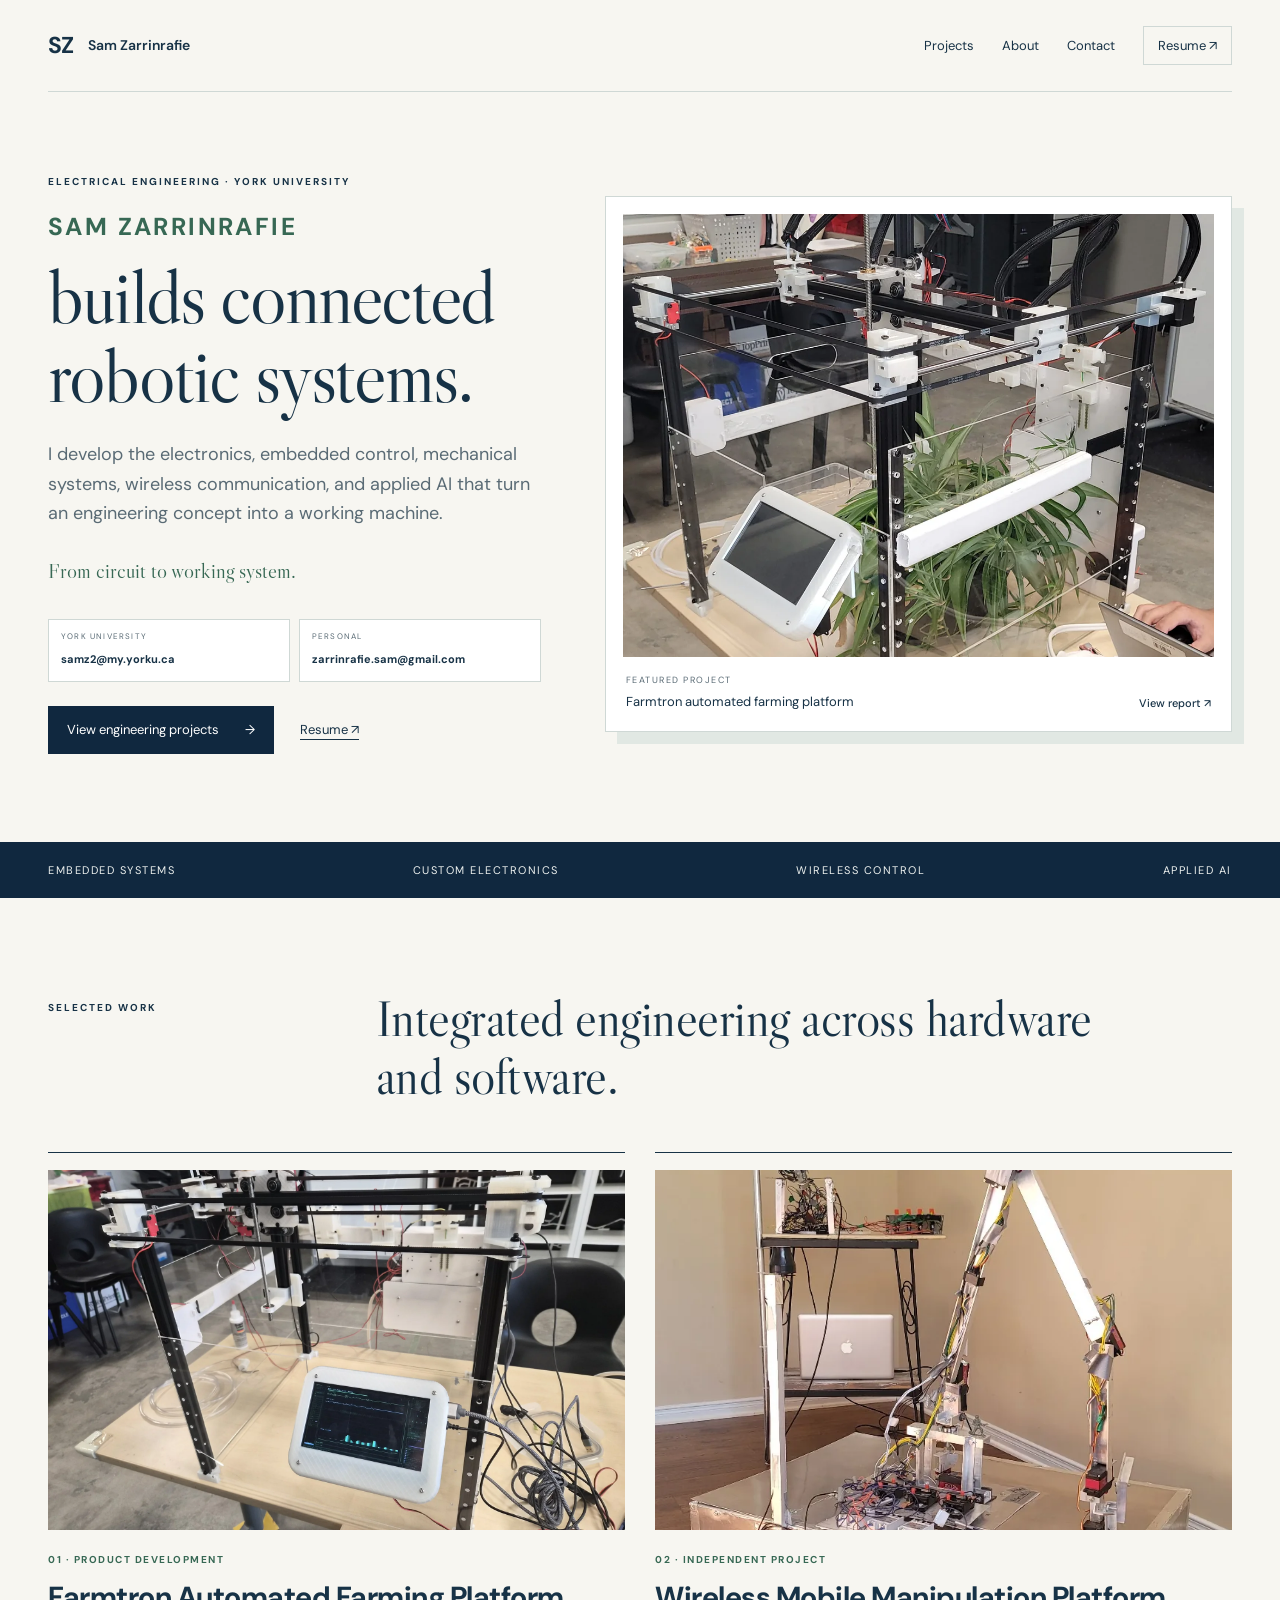
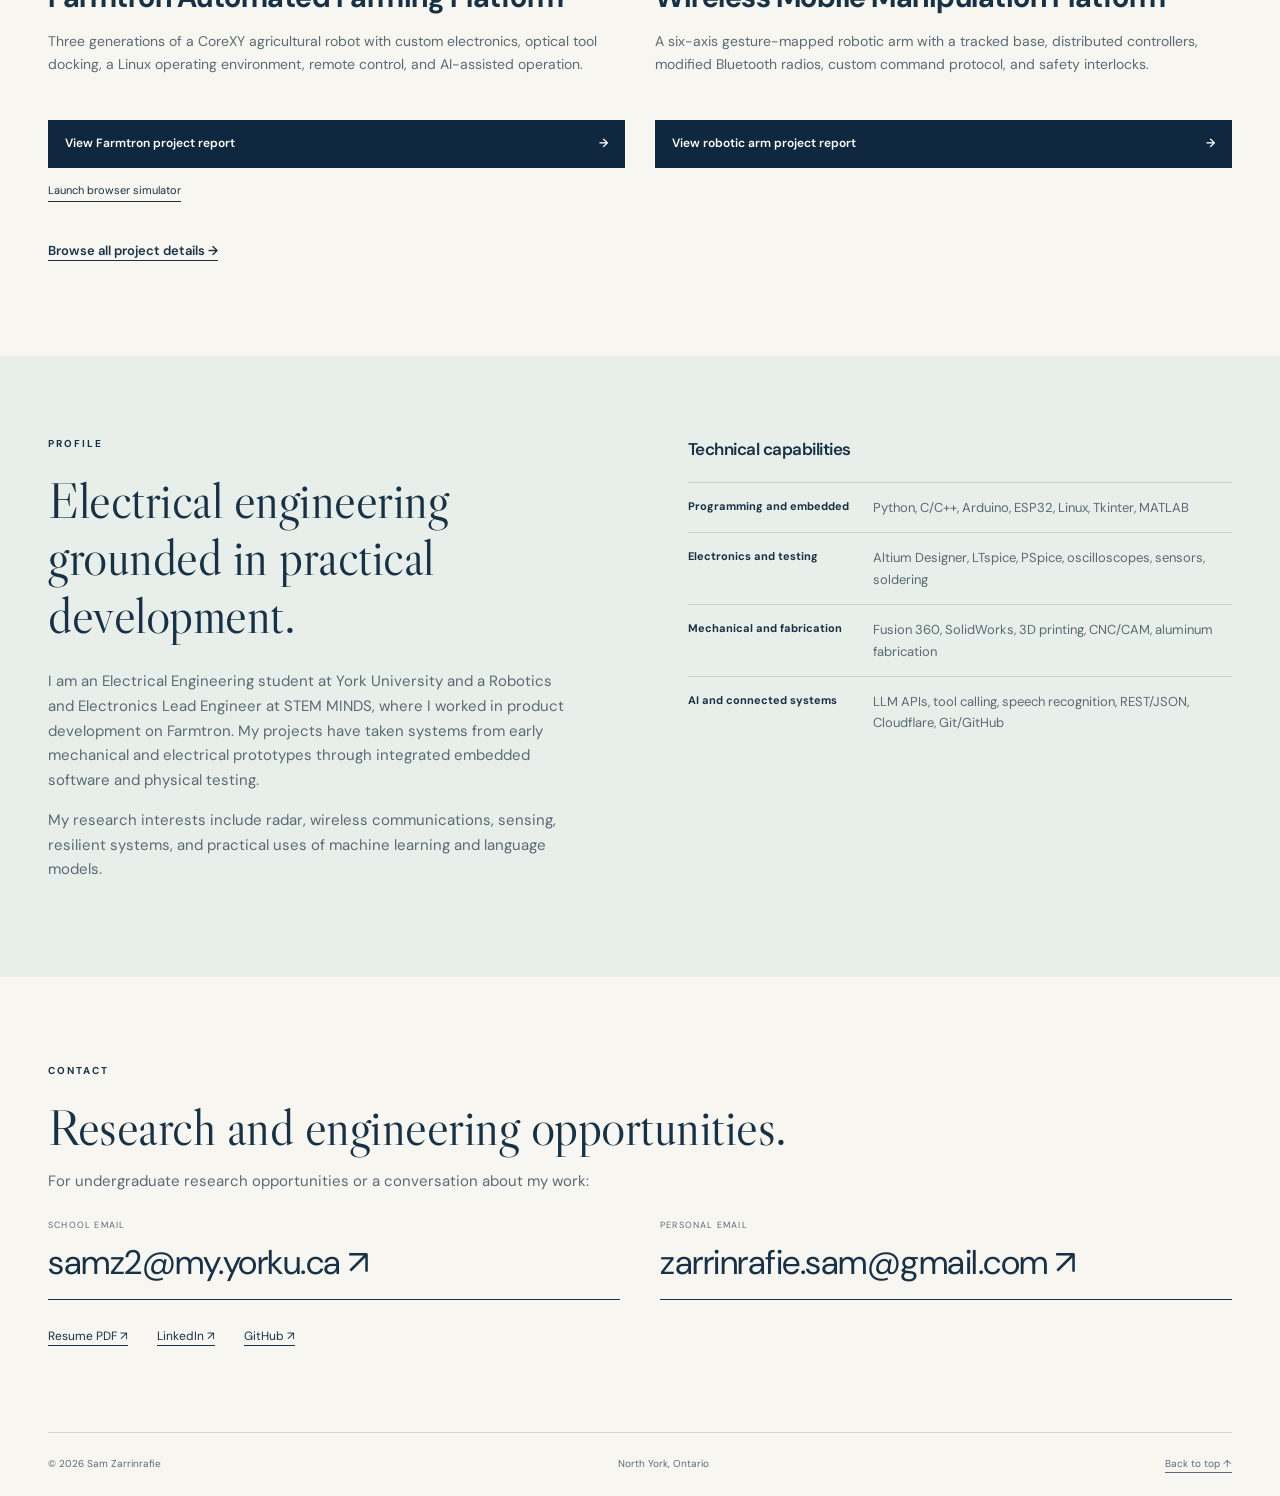
==== commit 538a3d53: "Add project reports and Farmtron OS simulator" ====
--- a/index.html
+++ b/index.html
@@ -3,37 +3,26 @@
 <head>
   <meta charset="utf-8"><meta name="viewport" content="width=device-width,initial-scale=1">
   <title>Sam Zarrinrafie | Electrical Engineering Portfolio</title>
-  <meta name="description" content="Electrical engineering portfolio of Sam Zarrinrafie, featuring robotics, embedded systems, wireless control, custom electronics, and applied AI.">
+  <meta name="description" content="Sam Zarrinrafie's electrical engineering portfolio: robotics, embedded systems, wireless control, custom electronics, and applied AI.">
   <meta name="theme-color" content="#10283f"><link rel="icon" href="assets/favicon.svg" type="image/svg+xml"><link rel="stylesheet" href="styles.css">
 </head>
 <body>
 <a class="skip" href="#main">Skip to content</a>
-<header class="site-header wrap"><a class="brand" href="index.html" aria-label="Sam Zarrinrafie, home"><span class="brand-mark">SZ</span><span>Sam Zarrinrafie</span></a><nav aria-label="Main navigation"><a href="#projects">Projects</a><a href="#about">About</a><a href="#contact">Contact</a><a class="nav-resume" href="assets/Sam-Zarrinrafie-Resume.pdf">Resume ↗</a></nav></header>
+<header class="site-header wrap"><a class="brand" href="index.html" aria-label="Sam Zarrinrafie, home"><span class="brand-mark">SZ</span><span>Sam Zarrinrafie</span></a><nav aria-label="Main navigation"><a href="projects.html">Projects</a><a href="#about">About</a><a href="#contact">Contact</a><a class="nav-resume" href="assets/Sam-Zarrinrafie-Resume.pdf">Resume ↗</a></nav></header>
 <main id="main">
   <section class="hero wrap">
-    <div class="hero-copy"><p class="eyebrow">Electrical Engineering · York University</p><h1>Engineering connected systems.</h1><p class="intro">I design and build robotic systems that connect electronics, embedded control, mechanical design, wireless communication, and applied AI.</p><p class="quiet-tagline">From circuit to working system.</p><div class="actions"><a class="button" href="#projects">View selected projects <span aria-hidden="true">↓</span></a><a class="text-link" href="assets/Sam-Zarrinrafie-Resume.pdf">Resume ↗</a></div></div>
-    <a class="hero-project" href="farmtron.html" aria-label="Read the Farmtron project case study"><img src="assets/images/farmtron-v3-complete.webp" alt="Farmtron V3 operating over a planted grow bed"><span class="hero-project-meta"><span><small>Featured project</small>Farmtron automated farming platform</span><strong>Case study ↗</strong></span></a>
+    <div class="hero-copy"><p class="eyebrow">Electrical Engineering · York University</p><h1><span class="hero-name">Sam Zarrinrafie</span> builds connected robotic systems.</h1><p class="intro">I develop the electronics, embedded control, mechanical systems, wireless communication, and applied AI that turn an engineering concept into a working machine.</p><p class="quiet-tagline">From circuit to working system.</p>
+      <div class="hero-contacts" aria-label="Email Sam Zarrinrafie"><a href="mailto:samz2@my.yorku.ca"><small>York University</small><strong>samz2@my.yorku.ca</strong></a><a href="mailto:zarrinrafie.sam@gmail.com"><small>Personal</small><strong>zarrinrafie.sam@gmail.com</strong></a></div>
+      <div class="actions"><a class="button" href="projects.html">View engineering projects <span aria-hidden="true">→</span></a><a class="text-link" href="assets/Sam-Zarrinrafie-Resume.pdf">Resume ↗</a></div>
+    </div>
+    <a class="hero-project" href="farmtron.html" aria-label="Read the Farmtron project report"><img src="assets/images/farmtron-v3-complete.webp" alt="Farmtron V3 operating over a planted grow bed"><span class="hero-project-meta"><span><small>Featured project</small>Farmtron automated farming platform</span><strong>View report ↗</strong></span></a>
   </section>
   <div class="disciplines"><div class="wrap"><span>Embedded systems</span><span>Custom electronics</span><span>Wireless control</span><span>Applied AI</span></div></div>
-  <section class="work wrap" id="projects">
-    <div class="section-heading"><p class="eyebrow">Selected Engineering Projects</p><h2>Systems developed across hardware and software.</h2></div>
-    <article class="project-card">
-      <a class="project-image" href="farmtron.html"><img src="assets/images/farmtron-v3-interface.webp" alt="Farmtron V3 with its integrated touchscreen interface"></a>
-      <div class="project-copy"><p class="project-index">01 · Product Development</p><h3>Farmtron Automated Farming Platform</h3><p>Three generations of a CoreXY agricultural robotics platform, developed through my product-development work at STEM MINDS. I worked across custom electronics, embedded motion control, optical tool docking, a Debian-based operating environment, remote operation, and AI-assisted machine control.</p><ul class="tags"><li>Python</li><li>C/C++</li><li>Arduino UNO Q</li><li>Linux</li><li>PCB design</li><li>Cloud systems</li></ul><a class="case-link" href="farmtron.html">Read the full case study →</a></div>
-    </article>
-    <article class="project-card project-reverse" id="wireless-arm">
-      <button class="project-image image-button" type="button" data-lightbox="assets/images/arm-overview.webp" aria-label="Enlarge the wireless mobile robotic arm image"><img src="assets/images/arm-overview.webp" alt="Complete mobile robotic arm with tracked chassis"></button>
-      <div class="project-copy"><p class="project-index">02 · Independent Engineering Project</p><h3>Wireless Mobile Manipulation Platform</h3><p>I designed and built a remotely operated six-axis arm on a custom aluminum tracked chassis. A scale arm controller mapped the operator’s physical gestures to the full-size arm, while a purpose-built serial protocol carried joint, propulsion, camera, and safety commands through a modified Bluetooth link.</p><p>The platform combined seven high-torque servos, four independently driven tracks, distributed Arduino controllers, multi-rail power, active cooling, circuit protection, remote electrical interlocks, and a two-axis camera turret. I modified the HC-05 radio boards with SMA connectors and external directional and omnidirectional antennas to extend the control link beyond the modules’ original onboard antennas.</p><ul class="tags"><li>Arduino</li><li>Bluetooth</li><li>Serial protocols</li><li>Servo control</li><li>Power systems</li><li>Fabrication</li></ul></div>
-      <div class="project-gallery" aria-label="Wireless robotic platform gallery">
-        <button class="image-button" type="button" data-lightbox="assets/images/arm-controller.webp"><img src="assets/images/arm-controller.webp" alt="Physical scale-model arm controller and safety interlock panel" loading="lazy"><span>Gesture-mapped controller and interlocks</span></button>
-        <button class="image-button" type="button" data-lightbox="assets/images/arm-electronics.webp"><img src="assets/images/arm-electronics.webp" alt="Internal power and control electronics" loading="lazy"><span>Distributed control and power electronics</span></button>
-        <button class="image-button" type="button" data-lightbox="assets/images/arm-drivetrain.webp"><img src="assets/images/arm-drivetrain.webp" alt="Independent tracked drive module" loading="lazy"><span>Independent tracked propulsion</span></button>
-      </div>
-    </article>
-  </section>
-  <section class="about-section" id="about"><div class="wrap about-grid"><div><p class="eyebrow">Profile</p><h2>Electrical engineering grounded in practical development.</h2><p>I am an Electrical Engineering student at York University and a Robotics and Electronics Lead Engineer at STEM MINDS, where I worked in product development on Farmtron. My projects have taken systems from early mechanical and electrical prototypes through integrated embedded software and field testing.</p><p>My research interests include radar, wireless communications, sensing, resilient systems, and practical uses of machine learning and language models.</p></div><div class="toolbox"><h3>Technical capabilities</h3><dl><div><dt>Programming and embedded</dt><dd>Python, C/C++, Arduino, ESP32, Linux, Tkinter, MATLAB</dd></div><div><dt>Electronics and testing</dt><dd>Altium Designer, LTspice, PSpice, oscilloscopes, sensors, soldering</dd></div><div><dt>Mechanical and fabrication</dt><dd>Fusion 360, SolidWorks, 3D printing, CNC/CAM, aluminum fabrication</dd></div><div><dt>AI and connected systems</dt><dd>LLM APIs, tool calling, speech recognition, REST/JSON, Cloudflare, Git/GitHub</dd></div></dl></div></div></section>
-  <section class="contact wrap" id="contact"><p class="eyebrow">Contact</p><h2>Research and engineering opportunities.</h2><p>For undergraduate research opportunities or a conversation about my work:</p><a class="email" href="mailto:zarrinrafie.sam@gmail.com">zarrinrafie.sam@gmail.com ↗</a><div class="contact-links"><a href="assets/Sam-Zarrinrafie-Resume.pdf">Resume PDF ↗</a><a href="https://www.linkedin.com/in/sam-zarrinrafie-47269432b">LinkedIn ↗</a><a href="https://github.com/Sam-Zarrinrafie">GitHub ↗</a></div></section>
-</main>
-<footer class="wrap"><span>© 2026 Sam Zarrinrafie</span><span>North York, Ontario</span><a href="#">Back to top ↑</a></footer>
-<dialog class="lightbox" aria-label="Expanded project image"><button type="button" aria-label="Close image">×</button><img alt=""></dialog><script src="site.js"></script>
+  <section class="home-projects wrap"><div class="section-heading"><p class="eyebrow">Selected Work</p><h2>Integrated engineering across hardware and software.</h2></div><div class="home-project-grid">
+    <article><img src="assets/images/farmtron-v3-interface.webp" alt="Farmtron V3 with integrated touchscreen"><p class="project-index">01 · Product Development</p><h3>Farmtron Automated Farming Platform</h3><p>Three generations of a CoreXY agricultural robot with custom electronics, optical tool docking, a Linux operating environment, remote control, and AI-assisted operation.</p><a class="report-button" href="farmtron.html">View Farmtron project report <span>→</span></a><a class="secondary-button" href="farmtron-os.html">Launch browser simulator</a></article>
+    <article><img src="assets/images/arm-overview.webp" alt="Wireless mobile robotic arm on tracked chassis"><p class="project-index">02 · Independent Project</p><h3>Wireless Mobile Manipulation Platform</h3><p>A six-axis gesture-mapped robotic arm with a tracked base, distributed controllers, modified Bluetooth radios, custom command protocol, and safety interlocks.</p><a class="report-button" href="robotic-arm.html">View robotic arm project report <span>→</span></a></article>
+  </div><a class="all-projects-link" href="projects.html">Browse all project details →</a></section>
+  <section class="about-section" id="about"><div class="wrap about-grid"><div><p class="eyebrow">Profile</p><h2>Electrical engineering grounded in practical development.</h2><p>I am an Electrical Engineering student at York University and a Robotics and Electronics Lead Engineer at STEM MINDS, where I worked in product development on Farmtron. My projects have taken systems from early mechanical and electrical prototypes through integrated embedded software and physical testing.</p><p>My research interests include radar, wireless communications, sensing, resilient systems, and practical uses of machine learning and language models.</p></div><div class="toolbox"><h3>Technical capabilities</h3><dl><div><dt>Programming and embedded</dt><dd>Python, C/C++, Arduino, ESP32, Linux, Tkinter, MATLAB</dd></div><div><dt>Electronics and testing</dt><dd>Altium Designer, LTspice, PSpice, oscilloscopes, sensors, soldering</dd></div><div><dt>Mechanical and fabrication</dt><dd>Fusion 360, SolidWorks, 3D printing, CNC/CAM, aluminum fabrication</dd></div><div><dt>AI and connected systems</dt><dd>LLM APIs, tool calling, speech recognition, REST/JSON, Cloudflare, Git/GitHub</dd></div></dl></div></div></section>
+  <section class="contact wrap" id="contact"><p class="eyebrow">Contact</p><h2>Research and engineering opportunities.</h2><p>For undergraduate research opportunities or a conversation about my work:</p><div class="contact-email-grid"><a class="email" href="mailto:samz2@my.yorku.ca"><small>School email</small>samz2@my.yorku.ca ↗</a><a class="email" href="mailto:zarrinrafie.sam@gmail.com"><small>Personal email</small>zarrinrafie.sam@gmail.com ↗</a></div><div class="contact-links"><a href="assets/Sam-Zarrinrafie-Resume.pdf">Resume PDF ↗</a><a href="https://www.linkedin.com/in/sam-zarrinrafie-47269432b">LinkedIn ↗</a><a href="https://github.com/Sam-Zarrinrafie">GitHub ↗</a></div></section>
+</main><footer class="wrap"><span>© 2026 Sam Zarrinrafie</span><span>North York, Ontario</span><a href="#">Back to top ↑</a></footer><script src="site.js"></script>
 </body></html>
--- a/styles.css
+++ b/styles.css
@@ -4,3 +4,7 @@
 @media(max-width:950px){.wrap{width:calc(100% - 48px)}.hero{gap:34px;padding-block:61px}.project-card{gap:34px}.about-grid{gap:45px}.feature-grid{gap:40px}.architecture-grid{grid-template-columns:repeat(2,1fr)}.prototype-images.three{grid-template-columns:repeat(2,1fr)}}
 @media(max-width:700px){.wrap{width:calc(100% - 34px)}.site-header{padding-block:18px}.brand>span:last-child{display:none}.site-header nav{gap:15px}.site-header nav a{font-size:11px}.site-header nav a:nth-child(2),.site-header nav a:nth-child(3){display:none}.nav-resume{padding:5px 9px}.hero,.case-hero{grid-template-columns:1fr;gap:38px;padding-block:47px}.hero h1{font-size:55px}.hero-project{margin-right:9px}.disciplines .wrap{display:grid;grid-template-columns:1fr 1fr;gap:10px;font-size:9px}.work,.prototype-section,.model-section,.video-section{padding-block:59px}.section-heading,.section-heading.compact,.case-intro{grid-template-columns:1fr;gap:0}.section-heading .eyebrow{padding-top:0}.project-card,.project-reverse{grid-template-columns:1fr;gap:25px;padding-block:34px 48px}.project-reverse>.project-image,.project-reverse>.project-copy{order:initial}.project-gallery,.prototype-images,.prototype-images.three{grid-template-columns:1fr 1fr;gap:12px}.about-grid,.feature-grid{grid-template-columns:1fr;gap:32px}.about-section,.system-section,.architecture-section{padding-block:58px}.toolbox dl div{grid-template-columns:1fr;gap:4px}.email{font-size:19px}.contact-links{gap:20px}.case-cover{margin-bottom:58px}.case-cover img{height:72vw}.case-intro{padding-bottom:58px}.prototype{grid-template-columns:1fr;gap:20px;padding-block:36px}.architecture-grid{grid-template-columns:1fr}.pcb-pair{grid-template-columns:1fr}.video-frame{margin:0}.next-project>a{display:block}.next-project strong{display:block;margin-top:9px}footer{flex-wrap:wrap}.lightbox{padding:38px 12px 12px}}
 @media(prefers-reduced-motion:reduce){html{scroll-behavior:auto}}
+
+/* Portfolio navigation, reports, and media */
+.hero-name{display:block;font-family:var(--sans);font-size:.32em;line-height:1.4;letter-spacing:2.4px;text-transform:uppercase;font-weight:700;color:var(--accent);margin-bottom:12px}.hero-contacts{display:grid;grid-template-columns:1fr 1fr;gap:9px;margin:24px 0}.hero-contacts a{border:1px solid var(--line);padding:10px 12px;text-decoration:none;background:#fff}.hero-contacts small,.email small{display:block;text-transform:uppercase;letter-spacing:1.2px;font-size:8px;color:var(--muted);margin-bottom:2px}.hero-contacts strong{font-size:11px}.home-projects{padding-block:92px}.home-project-grid{display:grid;grid-template-columns:1fr 1fr;gap:30px}.home-project-grid article{border-top:1px solid var(--ink);padding-top:17px}.home-project-grid>article>img{width:100%;aspect-ratio:16/10;object-fit:cover;margin-bottom:22px}.home-project-grid article>p:not(.project-index){color:var(--muted);font-size:14px;min-height:70px}.report-button{display:flex;align-items:center;justify-content:space-between;gap:25px;background:var(--navy);color:white;text-decoration:none;padding:14px 17px;font-size:12px;font-weight:600;margin-top:20px}.report-button:hover{background:var(--accent);color:white}.report-button.large{font-size:14px;padding:18px 20px;min-width:310px}.secondary-button{display:inline-block;border-bottom:1px solid var(--ink);text-decoration:none;font-size:11px;margin-top:13px;padding-bottom:2px}.all-projects-link{display:inline-block;margin-top:38px;font-weight:600;font-size:13px}.contact-email-grid{display:grid;grid-template-columns:1fr 1fr;gap:40px;margin-top:24px}.email small{font-size:9px}.page-intro{padding-block:78px 55px;border-bottom:1px solid var(--ink)}.page-intro h1{margin-bottom:12px}.page-intro>p:last-child{font-size:19px;color:var(--muted);max-width:720px}.project-index-grid{padding-block:20px 90px}.project-index-grid>article{display:grid;grid-template-columns:1fr 1fr;gap:55px;padding:55px 0;border-bottom:1px solid var(--line)}.project-index-grid .index-image img{width:100%;aspect-ratio:4/3;object-fit:cover}.project-index-grid h2{font-size:40px}.project-index-grid article>div>p:not(.project-index){color:var(--muted)}.arm-cover img{object-position:center 60%}.detail-gallery{display:grid;grid-template-columns:repeat(2,1fr);gap:22px}.detail-gallery .wide{grid-column:1/-1}.detail-gallery img{width:100%;height:420px;object-fit:cover}.detail-gallery .wide img{height:600px}.media-section{padding-block:90px;background:#e8eee9}.media-block{display:grid;grid-template-columns:.25fr .75fr;gap:42px;border-top:1px solid #9daca5;padding:35px 0 55px}.media-heading h3{font-size:20px}.media-heading p{font-size:12px;color:var(--muted)}.carousel{min-width:0;overflow:hidden}.carousel-track{display:flex;transition:transform .4s ease}.carousel-slide{min-width:100%;margin:0}.carousel-slide img{width:100%;height:min(54vw,620px);object-fit:contain;background:#dfe6e1}.carousel-slide video{width:100%;height:min(58vw,680px);object-fit:contain;background:#0a1822}.carousel-slide figcaption{font-size:12px;min-height:35px}.carousel-controls{display:flex;justify-content:flex-end;align-items:center;gap:15px;margin-top:13px}.carousel-controls button{width:38px;height:34px;border:1px solid var(--ink);background:transparent}.carousel-controls span{font-size:10px;min-width:45px;text-align:center}.video-block{padding-bottom:0}.os-launch{background:#dbe8e1;padding-block:76px}.os-launch-grid{display:grid;grid-template-columns:1fr auto;align-items:end;gap:60px}.os-launch h2{margin-bottom:12px}.os-launch p:not(.eyebrow){max-width:720px;color:var(--muted)}
+@media(max-width:700px){.hero-contacts,.home-project-grid,.contact-email-grid,.project-index-grid>article,.detail-gallery,.os-launch-grid{grid-template-columns:1fr}.home-projects{padding-block:59px}.home-project-grid article>p:not(.project-index){min-height:0}.contact-email-grid{gap:22px}.project-index-grid>article{gap:25px;padding-block:38px}.project-index-grid h2{font-size:34px}.detail-gallery .wide{grid-column:auto}.detail-gallery img,.detail-gallery .wide img{height:auto}.media-block{grid-template-columns:1fr;gap:10px}.carousel-slide img,.carousel-slide video{height:68vw}.os-launch-grid{gap:20px}.report-button.large{min-width:0}.hero-contacts strong{font-size:10px}}
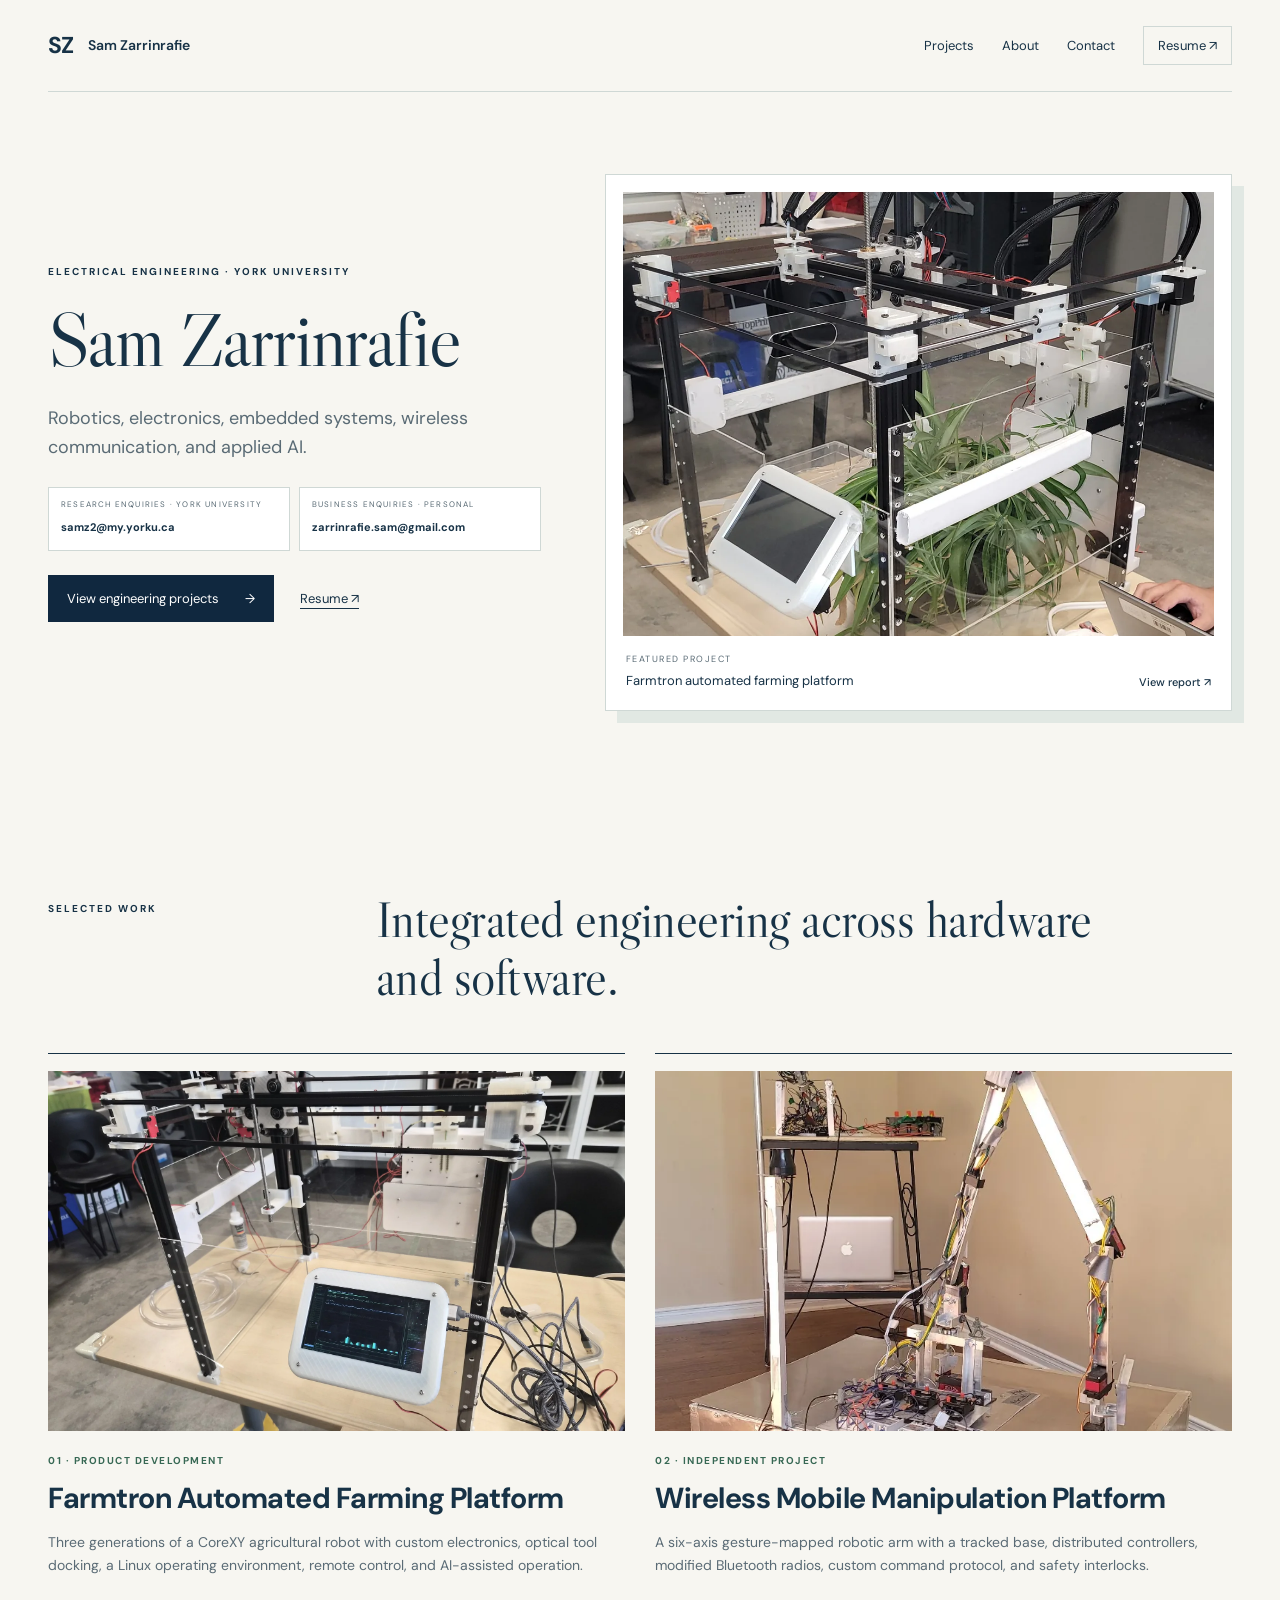
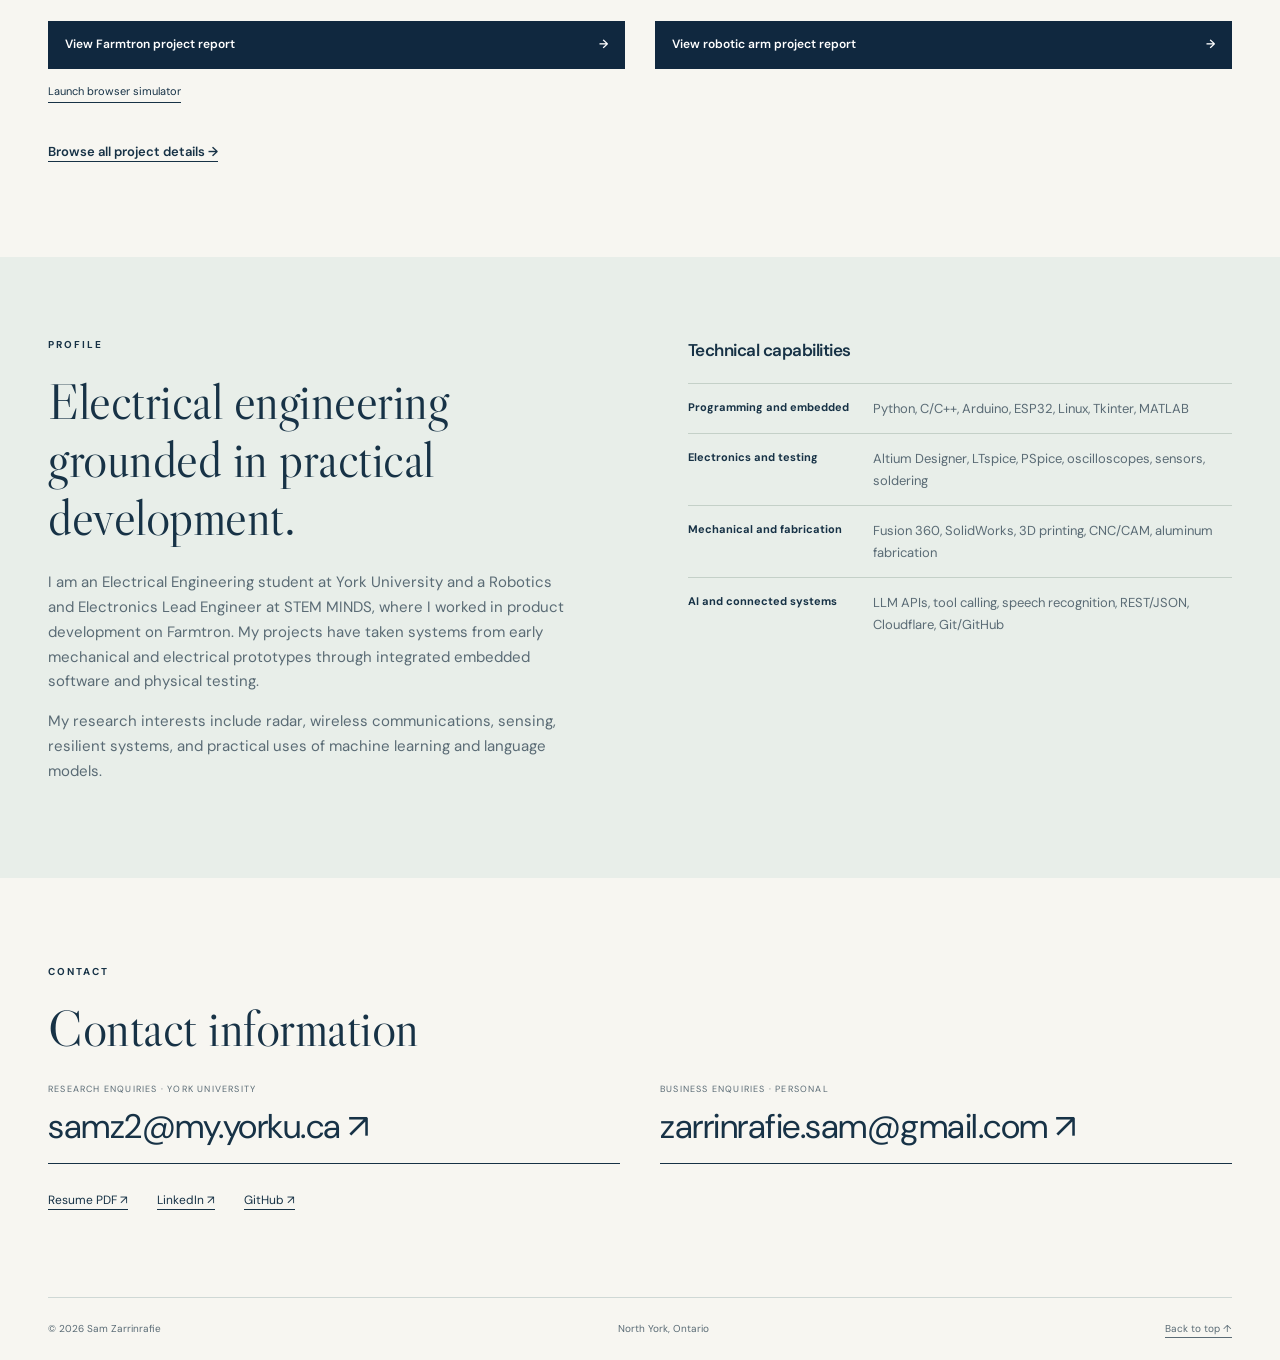
==== commit 1006d391: "Match browser simulator to native FarmtronOS UI" ====
--- a/index.html
+++ b/index.html
@@ -11,18 +11,17 @@
 <header class="site-header wrap"><a class="brand" href="index.html" aria-label="Sam Zarrinrafie, home"><span class="brand-mark">SZ</span><span>Sam Zarrinrafie</span></a><nav aria-label="Main navigation"><a href="projects.html">Projects</a><a href="#about">About</a><a href="#contact">Contact</a><a class="nav-resume" href="assets/Sam-Zarrinrafie-Resume.pdf">Resume ↗</a></nav></header>
 <main id="main">
   <section class="hero wrap">
-    <div class="hero-copy"><p class="eyebrow">Electrical Engineering · York University</p><h1><span class="hero-name">Sam Zarrinrafie</span> builds connected robotic systems.</h1><p class="intro">I develop the electronics, embedded control, mechanical systems, wireless communication, and applied AI that turn an engineering concept into a working machine.</p><p class="quiet-tagline">From circuit to working system.</p>
-      <div class="hero-contacts" aria-label="Email Sam Zarrinrafie"><a href="mailto:samz2@my.yorku.ca"><small>York University</small><strong>samz2@my.yorku.ca</strong></a><a href="mailto:zarrinrafie.sam@gmail.com"><small>Personal</small><strong>zarrinrafie.sam@gmail.com</strong></a></div>
+    <div class="hero-copy"><p class="eyebrow">Electrical Engineering · York University</p><h1><span class="hero-name">Sam Zarrinrafie</span></h1><p class="intro">Robotics, electronics, embedded systems, wireless communication, and applied AI.</p>
+      <div class="hero-contacts" aria-label="Email Sam Zarrinrafie"><a href="mailto:samz2@my.yorku.ca"><small>Research enquiries · York University</small><strong>samz2@my.yorku.ca</strong></a><a href="mailto:zarrinrafie.sam@gmail.com"><small>Business enquiries · Personal</small><strong>zarrinrafie.sam@gmail.com</strong></a></div>
       <div class="actions"><a class="button" href="projects.html">View engineering projects <span aria-hidden="true">→</span></a><a class="text-link" href="assets/Sam-Zarrinrafie-Resume.pdf">Resume ↗</a></div>
     </div>
     <a class="hero-project" href="farmtron.html" aria-label="Read the Farmtron project report"><img src="assets/images/farmtron-v3-complete.webp" alt="Farmtron V3 operating over a planted grow bed"><span class="hero-project-meta"><span><small>Featured project</small>Farmtron automated farming platform</span><strong>View report ↗</strong></span></a>
   </section>
-  <div class="disciplines"><div class="wrap"><span>Embedded systems</span><span>Custom electronics</span><span>Wireless control</span><span>Applied AI</span></div></div>
   <section class="home-projects wrap"><div class="section-heading"><p class="eyebrow">Selected Work</p><h2>Integrated engineering across hardware and software.</h2></div><div class="home-project-grid">
     <article><img src="assets/images/farmtron-v3-interface.webp" alt="Farmtron V3 with integrated touchscreen"><p class="project-index">01 · Product Development</p><h3>Farmtron Automated Farming Platform</h3><p>Three generations of a CoreXY agricultural robot with custom electronics, optical tool docking, a Linux operating environment, remote control, and AI-assisted operation.</p><a class="report-button" href="farmtron.html">View Farmtron project report <span>→</span></a><a class="secondary-button" href="farmtron-os.html">Launch browser simulator</a></article>
     <article><img src="assets/images/arm-overview.webp" alt="Wireless mobile robotic arm on tracked chassis"><p class="project-index">02 · Independent Project</p><h3>Wireless Mobile Manipulation Platform</h3><p>A six-axis gesture-mapped robotic arm with a tracked base, distributed controllers, modified Bluetooth radios, custom command protocol, and safety interlocks.</p><a class="report-button" href="robotic-arm.html">View robotic arm project report <span>→</span></a></article>
   </div><a class="all-projects-link" href="projects.html">Browse all project details →</a></section>
   <section class="about-section" id="about"><div class="wrap about-grid"><div><p class="eyebrow">Profile</p><h2>Electrical engineering grounded in practical development.</h2><p>I am an Electrical Engineering student at York University and a Robotics and Electronics Lead Engineer at STEM MINDS, where I worked in product development on Farmtron. My projects have taken systems from early mechanical and electrical prototypes through integrated embedded software and physical testing.</p><p>My research interests include radar, wireless communications, sensing, resilient systems, and practical uses of machine learning and language models.</p></div><div class="toolbox"><h3>Technical capabilities</h3><dl><div><dt>Programming and embedded</dt><dd>Python, C/C++, Arduino, ESP32, Linux, Tkinter, MATLAB</dd></div><div><dt>Electronics and testing</dt><dd>Altium Designer, LTspice, PSpice, oscilloscopes, sensors, soldering</dd></div><div><dt>Mechanical and fabrication</dt><dd>Fusion 360, SolidWorks, 3D printing, CNC/CAM, aluminum fabrication</dd></div><div><dt>AI and connected systems</dt><dd>LLM APIs, tool calling, speech recognition, REST/JSON, Cloudflare, Git/GitHub</dd></div></dl></div></div></section>
-  <section class="contact wrap" id="contact"><p class="eyebrow">Contact</p><h2>Research and engineering opportunities.</h2><p>For undergraduate research opportunities or a conversation about my work:</p><div class="contact-email-grid"><a class="email" href="mailto:samz2@my.yorku.ca"><small>School email</small>samz2@my.yorku.ca ↗</a><a class="email" href="mailto:zarrinrafie.sam@gmail.com"><small>Personal email</small>zarrinrafie.sam@gmail.com ↗</a></div><div class="contact-links"><a href="assets/Sam-Zarrinrafie-Resume.pdf">Resume PDF ↗</a><a href="https://www.linkedin.com/in/sam-zarrinrafie-47269432b">LinkedIn ↗</a><a href="https://github.com/Sam-Zarrinrafie">GitHub ↗</a></div></section>
+  <section class="contact wrap" id="contact"><p class="eyebrow">Contact</p><h2>Contact information</h2><div class="contact-email-grid"><a class="email" href="mailto:samz2@my.yorku.ca"><small>Research enquiries · York University</small>samz2@my.yorku.ca ↗</a><a class="email" href="mailto:zarrinrafie.sam@gmail.com"><small>Business enquiries · Personal</small>zarrinrafie.sam@gmail.com ↗</a></div><div class="contact-links"><a href="assets/Sam-Zarrinrafie-Resume.pdf">Resume PDF ↗</a><a href="https://www.linkedin.com/in/sam-zarrinrafie-47269432b">LinkedIn ↗</a><a href="https://github.com/Sam-Zarrinrafie">GitHub ↗</a></div></section>
 </main><footer class="wrap"><span>© 2026 Sam Zarrinrafie</span><span>North York, Ontario</span><a href="#">Back to top ↑</a></footer><script src="site.js"></script>
 </body></html>
--- a/styles.css
+++ b/styles.css
@@ -8,3 +8,4 @@
 /* Portfolio navigation, reports, and media */
 .hero-name{display:block;font-family:var(--sans);font-size:.32em;line-height:1.4;letter-spacing:2.4px;text-transform:uppercase;font-weight:700;color:var(--accent);margin-bottom:12px}.hero-contacts{display:grid;grid-template-columns:1fr 1fr;gap:9px;margin:24px 0}.hero-contacts a{border:1px solid var(--line);padding:10px 12px;text-decoration:none;background:#fff}.hero-contacts small,.email small{display:block;text-transform:uppercase;letter-spacing:1.2px;font-size:8px;color:var(--muted);margin-bottom:2px}.hero-contacts strong{font-size:11px}.home-projects{padding-block:92px}.home-project-grid{display:grid;grid-template-columns:1fr 1fr;gap:30px}.home-project-grid article{border-top:1px solid var(--ink);padding-top:17px}.home-project-grid>article>img{width:100%;aspect-ratio:16/10;object-fit:cover;margin-bottom:22px}.home-project-grid article>p:not(.project-index){color:var(--muted);font-size:14px;min-height:70px}.report-button{display:flex;align-items:center;justify-content:space-between;gap:25px;background:var(--navy);color:white;text-decoration:none;padding:14px 17px;font-size:12px;font-weight:600;margin-top:20px}.report-button:hover{background:var(--accent);color:white}.report-button.large{font-size:14px;padding:18px 20px;min-width:310px}.secondary-button{display:inline-block;border-bottom:1px solid var(--ink);text-decoration:none;font-size:11px;margin-top:13px;padding-bottom:2px}.all-projects-link{display:inline-block;margin-top:38px;font-weight:600;font-size:13px}.contact-email-grid{display:grid;grid-template-columns:1fr 1fr;gap:40px;margin-top:24px}.email small{font-size:9px}.page-intro{padding-block:78px 55px;border-bottom:1px solid var(--ink)}.page-intro h1{margin-bottom:12px}.page-intro>p:last-child{font-size:19px;color:var(--muted);max-width:720px}.project-index-grid{padding-block:20px 90px}.project-index-grid>article{display:grid;grid-template-columns:1fr 1fr;gap:55px;padding:55px 0;border-bottom:1px solid var(--line)}.project-index-grid .index-image img{width:100%;aspect-ratio:4/3;object-fit:cover}.project-index-grid h2{font-size:40px}.project-index-grid article>div>p:not(.project-index){color:var(--muted)}.arm-cover img{object-position:center 60%}.detail-gallery{display:grid;grid-template-columns:repeat(2,1fr);gap:22px}.detail-gallery .wide{grid-column:1/-1}.detail-gallery img{width:100%;height:420px;object-fit:cover}.detail-gallery .wide img{height:600px}.media-section{padding-block:90px;background:#e8eee9}.media-block{display:grid;grid-template-columns:.25fr .75fr;gap:42px;border-top:1px solid #9daca5;padding:35px 0 55px}.media-heading h3{font-size:20px}.media-heading p{font-size:12px;color:var(--muted)}.carousel{min-width:0;overflow:hidden}.carousel-track{display:flex;transition:transform .4s ease}.carousel-slide{min-width:100%;margin:0}.carousel-slide img{width:100%;height:min(54vw,620px);object-fit:contain;background:#dfe6e1}.carousel-slide video{width:100%;height:min(58vw,680px);object-fit:contain;background:#0a1822}.carousel-slide figcaption{font-size:12px;min-height:35px}.carousel-controls{display:flex;justify-content:flex-end;align-items:center;gap:15px;margin-top:13px}.carousel-controls button{width:38px;height:34px;border:1px solid var(--ink);background:transparent}.carousel-controls span{font-size:10px;min-width:45px;text-align:center}.video-block{padding-bottom:0}.os-launch{background:#dbe8e1;padding-block:76px}.os-launch-grid{display:grid;grid-template-columns:1fr auto;align-items:end;gap:60px}.os-launch h2{margin-bottom:12px}.os-launch p:not(.eyebrow){max-width:720px;color:var(--muted)}
 @media(max-width:700px){.hero-contacts,.home-project-grid,.contact-email-grid,.project-index-grid>article,.detail-gallery,.os-launch-grid{grid-template-columns:1fr}.home-projects{padding-block:59px}.home-project-grid article>p:not(.project-index){min-height:0}.contact-email-grid{gap:22px}.project-index-grid>article{gap:25px;padding-block:38px}.project-index-grid h2{font-size:34px}.detail-gallery .wide{grid-column:auto}.detail-gallery img,.detail-gallery .wide img{height:auto}.media-block{grid-template-columns:1fr;gap:10px}.carousel-slide img,.carousel-slide video{height:68vw}.os-launch-grid{gap:20px}.report-button.large{min-width:0}.hero-contacts strong{font-size:10px}}
+.hero-name{display:block;font-family:var(--serif);font-size:1em;line-height:1.03;letter-spacing:-1.8px;text-transform:none;font-weight:400;color:var(--ink);margin-bottom:0}
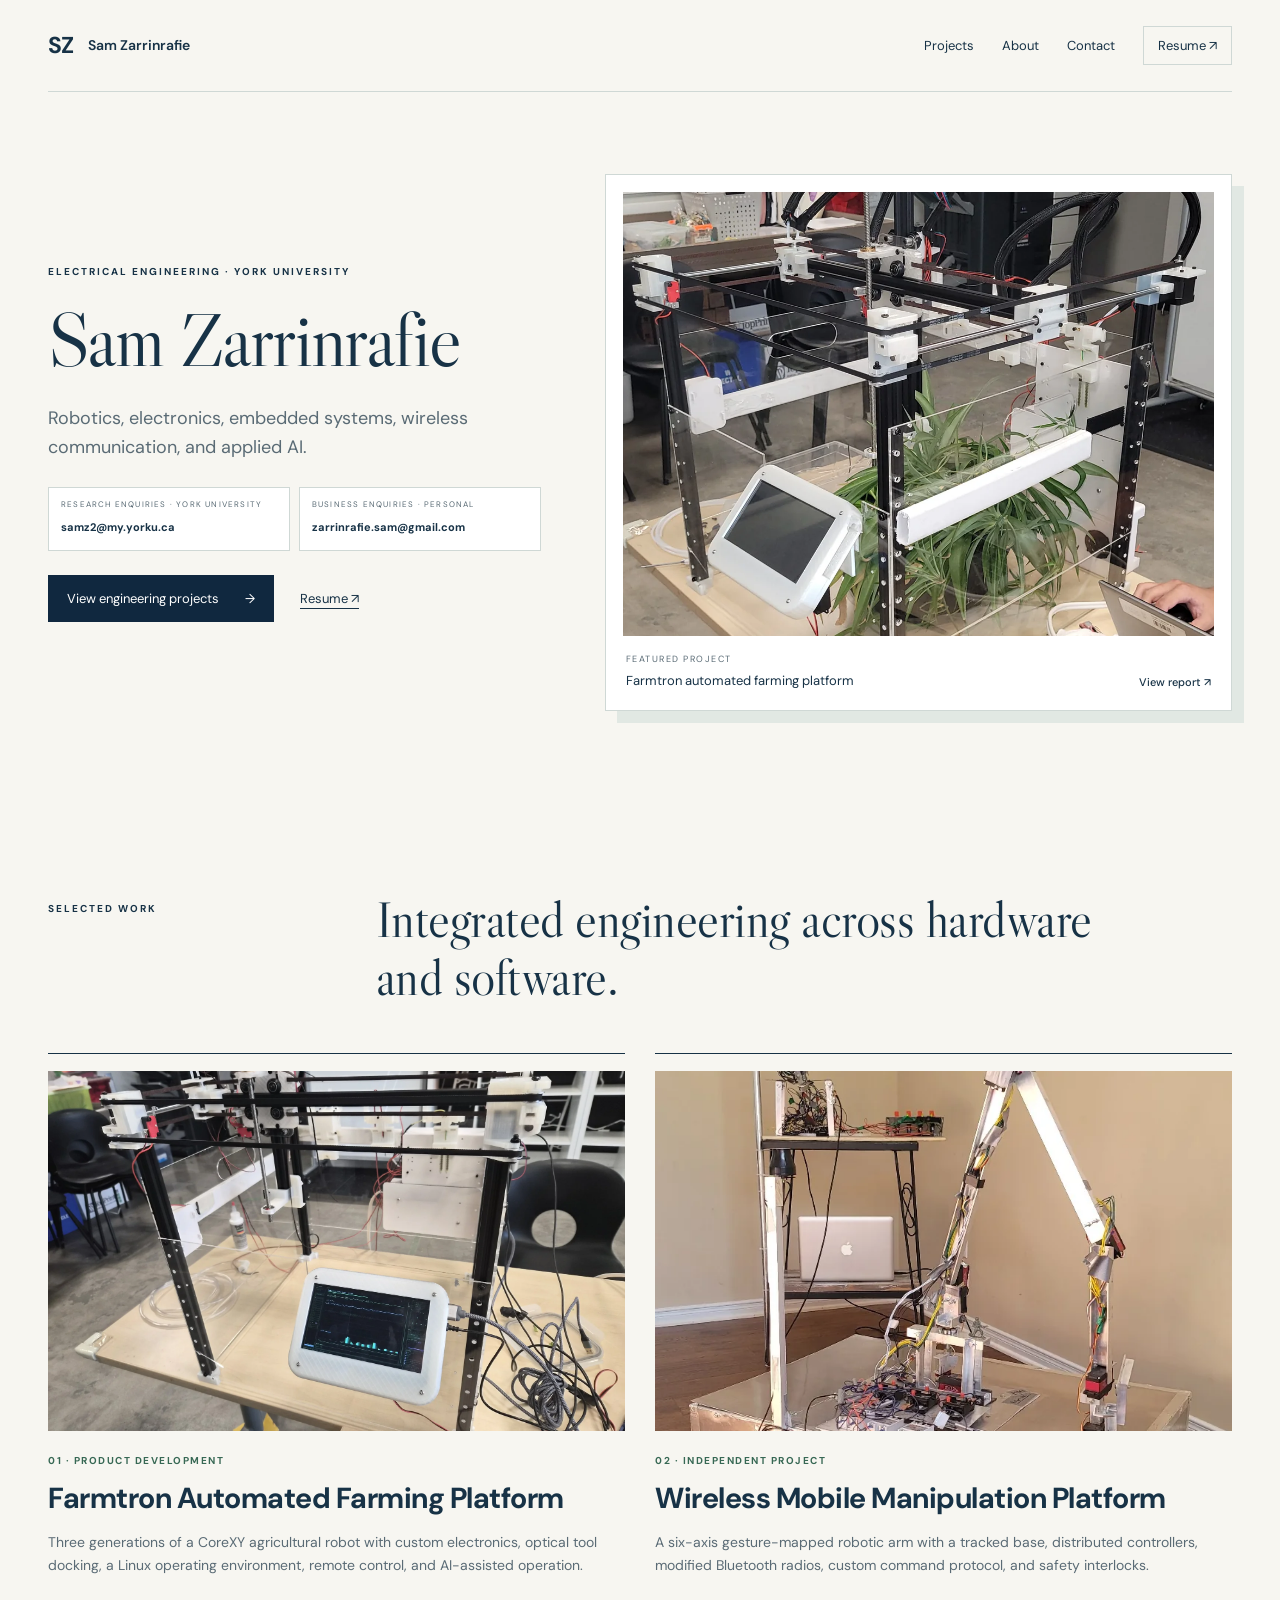
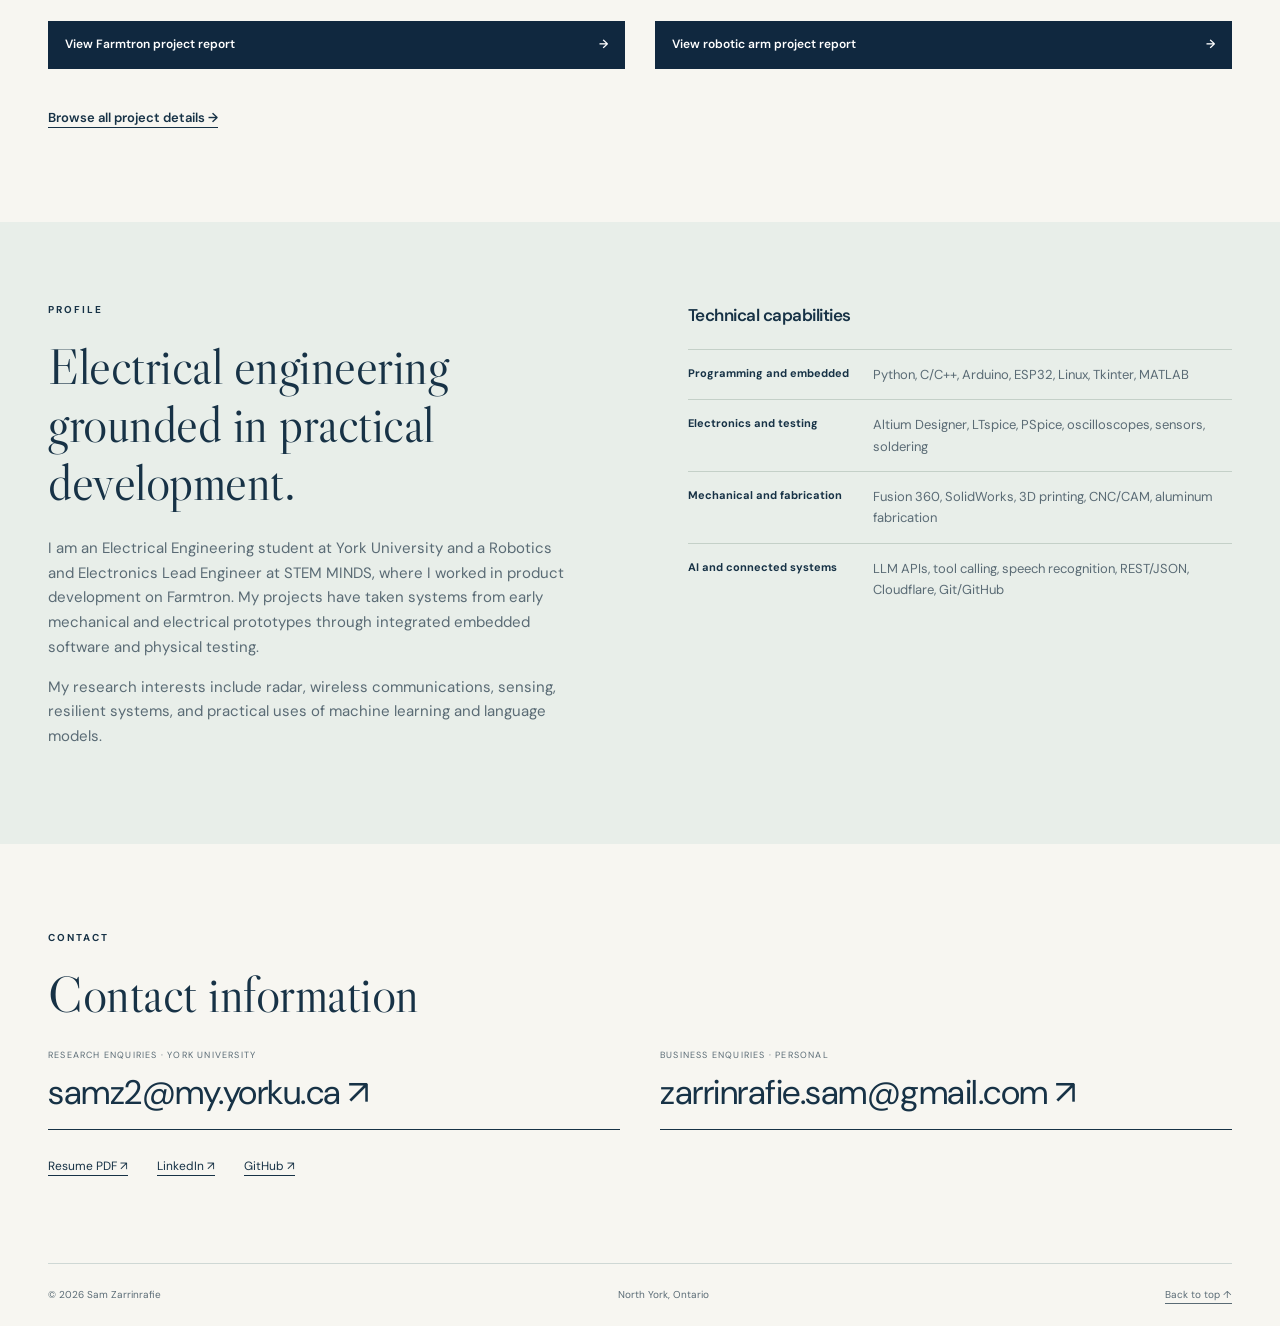
==== commit 60d8cbad: "Remove simulator link from portfolio home" ====
--- a/index.html
+++ b/index.html
@@ -18,7 +18,7 @@
     <a class="hero-project" href="farmtron.html" aria-label="Read the Farmtron project report"><img src="assets/images/farmtron-v3-complete.webp" alt="Farmtron V3 operating over a planted grow bed"><span class="hero-project-meta"><span><small>Featured project</small>Farmtron automated farming platform</span><strong>View report ↗</strong></span></a>
   </section>
   <section class="home-projects wrap"><div class="section-heading"><p class="eyebrow">Selected Work</p><h2>Integrated engineering across hardware and software.</h2></div><div class="home-project-grid">
-    <article><img src="assets/images/farmtron-v3-interface.webp" alt="Farmtron V3 with integrated touchscreen"><p class="project-index">01 · Product Development</p><h3>Farmtron Automated Farming Platform</h3><p>Three generations of a CoreXY agricultural robot with custom electronics, optical tool docking, a Linux operating environment, remote control, and AI-assisted operation.</p><a class="report-button" href="farmtron.html">View Farmtron project report <span>→</span></a><a class="secondary-button" href="farmtron-os.html">Launch browser simulator</a></article>
+    <article><img src="assets/images/farmtron-v3-interface.webp" alt="Farmtron V3 with integrated touchscreen"><p class="project-index">01 · Product Development</p><h3>Farmtron Automated Farming Platform</h3><p>Three generations of a CoreXY agricultural robot with custom electronics, optical tool docking, a Linux operating environment, remote control, and AI-assisted operation.</p><a class="report-button" href="farmtron.html">View Farmtron project report <span>→</span></a></article>
     <article><img src="assets/images/arm-overview.webp" alt="Wireless mobile robotic arm on tracked chassis"><p class="project-index">02 · Independent Project</p><h3>Wireless Mobile Manipulation Platform</h3><p>A six-axis gesture-mapped robotic arm with a tracked base, distributed controllers, modified Bluetooth radios, custom command protocol, and safety interlocks.</p><a class="report-button" href="robotic-arm.html">View robotic arm project report <span>→</span></a></article>
   </div><a class="all-projects-link" href="projects.html">Browse all project details →</a></section>
   <section class="about-section" id="about"><div class="wrap about-grid"><div><p class="eyebrow">Profile</p><h2>Electrical engineering grounded in practical development.</h2><p>I am an Electrical Engineering student at York University and a Robotics and Electronics Lead Engineer at STEM MINDS, where I worked in product development on Farmtron. My projects have taken systems from early mechanical and electrical prototypes through integrated embedded software and physical testing.</p><p>My research interests include radar, wireless communications, sensing, resilient systems, and practical uses of machine learning and language models.</p></div><div class="toolbox"><h3>Technical capabilities</h3><dl><div><dt>Programming and embedded</dt><dd>Python, C/C++, Arduino, ESP32, Linux, Tkinter, MATLAB</dd></div><div><dt>Electronics and testing</dt><dd>Altium Designer, LTspice, PSpice, oscilloscopes, sensors, soldering</dd></div><div><dt>Mechanical and fabrication</dt><dd>Fusion 360, SolidWorks, 3D printing, CNC/CAM, aluminum fabrication</dd></div><div><dt>AI and connected systems</dt><dd>LLM APIs, tool calling, speech recognition, REST/JSON, Cloudflare, Git/GitHub</dd></div></dl></div></div></section>
